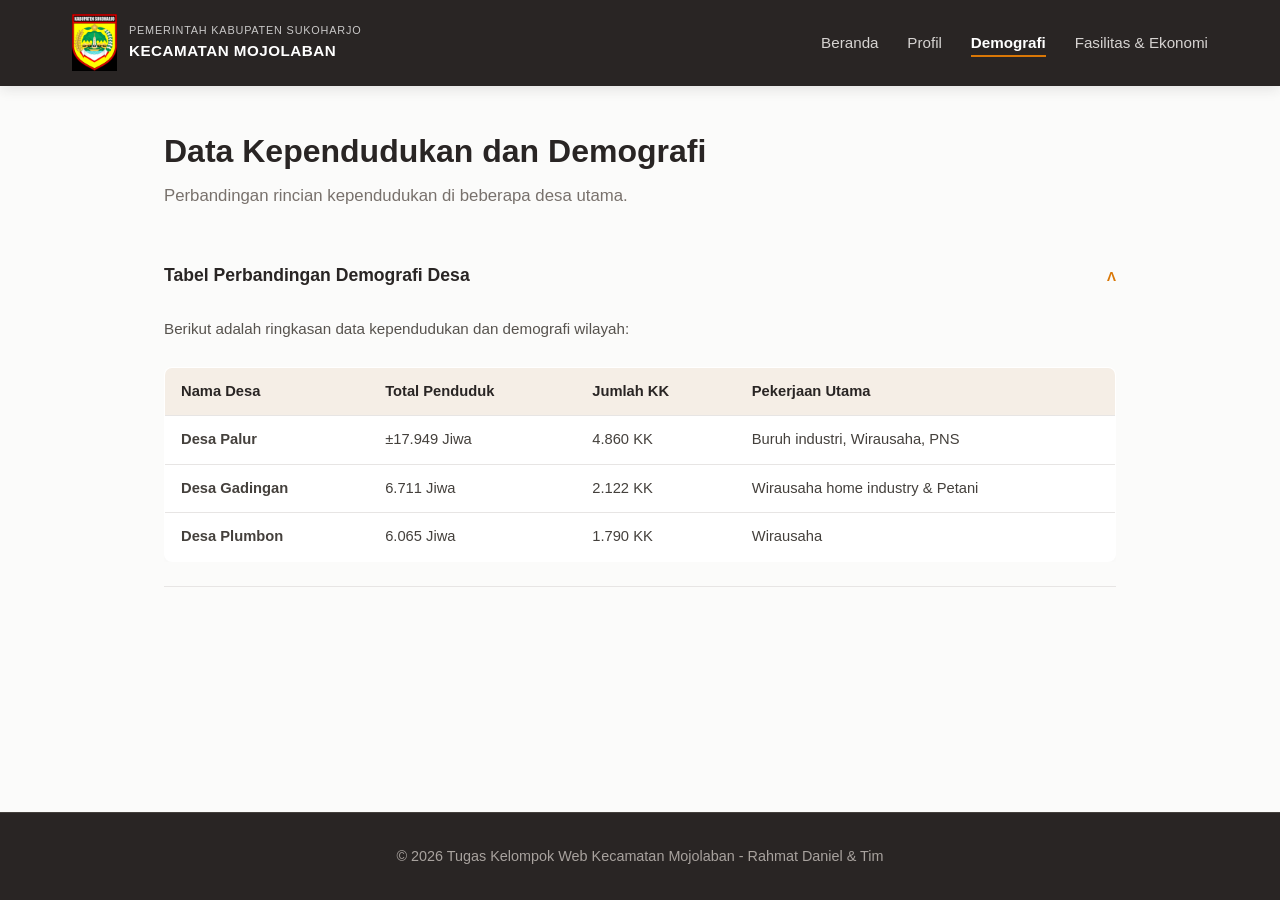
==== demografi.html @ 88d0773a "modularisasi kode per halaman web" ====
<!DOCTYPE html>
<html lang="id">
<head>
    <meta charset="UTF-8">
    <meta name="viewport" content="width=device-width, initial-scale=1.0">
    <meta name="description" content="Data Kependudukan dan Demografi Kecamatan Mojolaban, Kabupaten Sukoharjo.">
    <title>Data Demografi - Kecamatan Mojolaban</title>
    <link rel="stylesheet" href="style.css">
</head>
<body>

    <header>
        <nav class="navbar">
            <a href="index.html" class="brand-container">
                <img src="logo-sukoharjo.jpg" alt="Logo Sukoharjo" class="logo-img" onerror="this.style.display='none'">
                <div class="brand-text">
                    <span>PEMERINTAH KABUPATEN SUKOHARJO</span>
                    <strong>KECAMATAN MOJOLABAN</strong>
                </div>
            </a>
            <ul class="nav-links">
                <li><a href="index.html">Beranda</a></li>
                <li><a href="profil.html">Profil</a></li>
                <li><a href="demografi.html" class="active">Demografi</a></li>
                <li><a href="fasilitas.html">Fasilitas & Ekonomi</a></li>
            </ul>
        </nav>
    </header>

    <main class="page-content">
        <div class="standard-content-container">
            <h1>Data Kependudukan dan Demografi</h1>
            <p class="subtitle" style="margin-bottom: 2rem;">Perbandingan rincian kependudukan di beberapa desa utama.</p>

            <div class="accordion-item open">
                <div class="accordion-header" onclick="toggleAccordion(this)">
                    <span>Tabel Perbandingan Demografi Desa</span>
                    <span class="arrow-v">V</span>
                </div>
                <div class="accordion-content">
                    <p>Berikut adalah ringkasan data kependudukan dan demografi wilayah:</p>
                    <div class="table-responsive">
                        <table class="data-table">
                            <thead>
                                <tr>
                                    <th>Nama Desa</th>
                                    <th>Total Penduduk</th>
                                    <th>Jumlah KK</th>
                                    <th>Pekerjaan Utama</th>
                                </tr>
                            </thead>
                            <tbody>
                                <tr>
                                    <td><strong>Desa Palur</strong></td>
                                    <td>±17.949 Jiwa</td>
                                    <td>4.860 KK</td>
                                    <td>Buruh industri, Wirausaha, PNS</td>
                                </tr>
                                <tr>
                                    <td><strong>Desa Gadingan</strong></td>
                                    <td>6.711 Jiwa</td>
                                    <td>2.122 KK</td>
                                    <td>Wirausaha home industry &amp; Petani</td>
                                </tr>
                                <tr>
                                    <td><strong>Desa Plumbon</strong></td>
                                    <td>6.065 Jiwa</td>
                                    <td>1.790 KK</td>
                                    <td>Wirausaha</td>
                                </tr>
                            </tbody>
                        </table>
                    </div>
                </div>
            </div>
        </div>
    </main>

    <footer>
        <p>&copy; 2026 Tugas Kelompok Web Kecamatan Mojolaban - Rahmat Daniel & Tim</p>
    </footer>

    <script src="script.js"></script>
</body>
</html>
---- style.css ----
:root {
    --primary-color: #292524;     /* Cokelat Arang / Warm Dark Espresso */
    --primary-light: #44403c;
    --accent-color: #d97706;      /* Warm Amber / Terracotta Kayu */
    --accent-hover: #b45309;
    --bg-color: #fbfbfa;          /* Background Krem Sangat Terang */
    --text-color: #44403c;        /* Teks Cokelat Gelap Lembut */
    --card-bg: #ffffff;
    --border-color: #e7e5e4;
    --banner-about: #ffffff;      
    --banner-contact: #f5eee6;    /* Background selang-seling krem hangat */
}

* {
    box-sizing: border-box;
    margin: 0;
    padding: 0;
    font-family: 'Segoe UI', Tahoma, Geneva, Verdana, sans-serif;
}

body {
    background-color: var(--bg-color);
    color: var(--text-color);
    line-height: 1.6;
    min-height: 100vh;
    display: flex;
    flex-direction: column;
}

main {
    flex: 1;
}

/* Navbar Warm Earthy */
header {
    background-color: var(--primary-color);
    color: white;
    position: sticky;
    top: 0;
    z-index: 1000;
    box-shadow: 0 4px 12px rgba(41, 37, 36, 0.1);
}

.navbar {
    max-width: 1200px;
    margin: 0 auto;
    display: flex;
    justify-content: space-between;
    align-items: center;
    padding: 0.9rem 2rem;
}

/* Brand Container link ke Beranda */
.brand-container {
    display: flex;
    align-items: center;
    gap: 12px;
    cursor: pointer;
    text-decoration: none;
}

.logo-img {
    width: 45px;
    height: auto;
}

.brand-text {
    display: flex;
    flex-direction: column;
    color: white;
}

.brand-text span {
    font-size: 0.68rem;
    letter-spacing: 0.8px;
    opacity: 0.75;
}

.brand-text strong {
    font-size: 0.95rem;
    letter-spacing: 0.5px;
}

.nav-links {
    list-style: none;
    display: flex;
    gap: 1.8rem;
}

.nav-links a {
    color: #d6d3d1;
    text-decoration: none;
    font-weight: 500;
    font-size: 0.95rem;
    transition: color 0.3s, border-color 0.3s;
    cursor: pointer;
    padding-bottom: 4px;
}

.nav-links a:hover {
    color: #ffffff;
}

.nav-links a.active {
    color: #ffffff;
    font-weight: 600;
    border-bottom: 2px solid var(--accent-color);
}

.container {
    max-width: 1200px;
    margin: 0 auto;
    padding: 0 1.5rem;
}

.page-content {
    animation: fadeIn 0.4s ease-in-out;
}

@keyframes fadeIn {
    from { opacity: 0; transform: translateY(8px); }
    to { opacity: 1; transform: translateY(0); }
}

h1 {
    color: var(--primary-color);
    margin-bottom: 0.4rem;
    font-size: 2rem;
    font-weight: 700;
}

.subtitle {
    color: #78716c;
    font-size: 1.05rem;
}

.sub-heading {
    color: var(--primary-color);
    margin: 2rem 0 1rem 0;
    font-size: 1.3rem;
    font-weight: 600;
}

.hero-header {
    padding: 3rem 0 2rem 0;
    text-align: left;
}

/* --- BERITA TERBARU --- */
.news-fullwidth {
    width: 100%;
    background-color: var(--banner-contact);
    padding: 3.5rem 0;
    border-top: 1px solid var(--border-color);
}

.news-container {
    max-width: 1200px;
    margin: 0 auto;
    padding: 0 1.5rem;
}

.news-container h2 {
    color: var(--primary-color);
    margin-bottom: 1.5rem;
    font-size: 1.4rem;
    font-weight: 600;
}

.news-grid {
    display: grid;
    grid-template-columns: repeat(auto-fit, minmax(300px, 1fr));
    gap: 1.5rem;
}

.news-card {
    background: var(--card-bg);
    border-radius: 12px;
    overflow: hidden;
    box-shadow: 0 4px 6px -1px rgba(41,37,36,0.03);
    text-decoration: none;
    color: inherit;
    transition: transform 0.3s ease, box-shadow 0.3s ease;
    display: flex;
    flex-direction: column;
    border: 1px solid var(--border-color);
}

.news-card:hover {
    transform: translateY(-4px);
    box-shadow: 0 12px 20px -5px rgba(41,37,36,0.08);
    border-color: var(--accent-color);
}

.news-card img {
    width: 100%;
    height: 160px;
    object-fit: cover;
}

.news-card-content {
    padding: 1.2rem;
    display: flex;
    flex-direction: column;
    gap: 0.5rem;
}

.news-date {
    font-size: 0.8rem;
    color: #78716c;
}

.news-card h3 {
    font-size: 1rem;
    color: var(--primary-color);
    line-height: 1.4;
    font-weight: 600;
}

/* --- BANNER TENTANG --- */
.about-fullwidth {
    width: 100%;
    background-color: var(--banner-about);
    padding: 4rem 0;
    border-bottom: 1px solid var(--border-color);
}

.about-content-wrapper {
    max-width: 1200px;
    margin: 0 auto;
    padding: 0 1.5rem;
    display: flex;
    align-items: flex-start;
    gap: 3.5rem;
    flex-wrap: wrap;
}

.about-img-box {
    flex: 1;
    min-width: 300px;
}

.about-img-box img {
    width: 100%;
    height: auto;
    max-height: 320px;
    object-fit: cover;
    border-radius: 12px;
    box-shadow: 0 10px 20px -5px rgba(41,37,36,0.1);
}

.about-text-box {
    flex: 1.4;
    min-width: 300px;
}

.about-text-box h2 {
    color: var(--primary-color);
    margin-bottom: 1rem;
    font-size: 1.6rem;
    font-weight: 700;
}

.about-text-box p {
    margin-bottom: 1.5rem;
    color: var(--text-color);
    font-size: 1rem;
    line-height: 1.8;
}

.btn-selengkapnya {
    background-color: var(--accent-color);
    color: white;
    border: none;
    padding: 0.7rem 1.4rem;
    font-size: 0.95rem;
    font-weight: 600;
    border-radius: 8px;
    cursor: pointer;
    transition: background-color 0.3s ease, transform 0.2s;
    display: inline-flex;
    align-items: center;
    gap: 8px;
    text-decoration: none;
}

.btn-selengkapnya:hover {
    background-color: var(--accent-hover);
    transform: translateY(-2px);
}

/* --- BANNER KONTAK & LOKASI MAPS --- */
.contact-location-fullwidth {
    width: 100%;
    background-color: var(--banner-contact);
    padding: 4rem 0;
}

.contact-location-wrapper {
    max-width: 1200px;
    margin: 0 auto;
    padding: 0 1.5rem;
    display: flex;
    gap: 2.5rem;
    flex-wrap: wrap;
}

.contact-card, .location-card {
    flex: 1;
    min-width: 300px;
    background: var(--card-bg);
    padding: 2.5rem;
    border-radius: 12px;
    box-shadow: 0 4px 6px -1px rgba(41,37,36,0.03);
    border: 1px solid var(--border-color);
}

.contact-card h3, .location-card h3 {
    color: var(--primary-color);
    margin-bottom: 1.2rem;
    font-size: 1.25rem;
    font-weight: 600;
    border-bottom: 2px solid var(--border-color);
    padding-bottom: 0.6rem;
}

.contact-card p {
    margin-bottom: 0.9rem;
    color: var(--text-color);
    font-size: 0.95rem;
}

.map-embed-box {
    position: relative;
    width: 100%;
    border-radius: 8px;
    overflow: hidden;
    border: 1px solid var(--border-color);
    margin-bottom: 0.8rem;
}

.map-embed-box iframe {
    width: 100%;
    height: 200px;
    border: 0;
    display: block;
}

.map-external-link {
    display: inline-block;
    color: var(--accent-color);
    font-weight: 600;
    font-size: 0.9rem;
    text-decoration: none;
    transition: color 0.3s;
}

.map-external-link:hover {
    color: var(--accent-hover);
    text-decoration: underline;
}

/* --- DESAIN ACCORDION: BORDERLESS & MENYATU DENGAN HALAMAN --- */
.standard-content-container {
    max-width: 1000px;
    margin: 2.5rem auto;
    padding: 0 1.5rem;
}

.accordion-item {
    border-bottom: 1px solid var(--border-color);
    margin-bottom: 0.5rem;
}

.accordion-header {
    background: transparent;
    padding: 1.2rem 0;
    display: flex;
    justify-content: space-between;
    align-items: center;
    cursor: pointer;
    font-weight: 600;
    font-size: 1.1rem;
    color: var(--primary-color);
    transition: color 0.2s;
    user-select: none;
}

.accordion-header:hover {
    color: var(--accent-color);
}

/* Ikon Panah V Modern */
.arrow-v {
    font-size: 0.85rem;
    color: var(--accent-color);
    transition: transform 0.3s ease;
    font-weight: bold;
}

.accordion-item.open .arrow-v {
    transform: rotate(180deg);
}

.accordion-content {
    max-height: 0;
    overflow: hidden;
    transition: max-height 0.4s cubic-bezier(0.4, 0, 0.2, 1), padding 0.4s ease;
    background: transparent;
    padding: 0;
}

.accordion-item.open .accordion-content {
    max-height: 1200px;
    padding: 0.5rem 0 1.5rem 0;
}

.accordion-content p, .accordion-content ul {
    margin-bottom: 0.8rem;
    font-size: 0.95rem;
    color: #57534e;
}

.accordion-content ul {
    padding-left: 1.5rem;
}

/* --- STYLING TABEL MODERN --- */
.table-responsive {
    width: 100%;
    overflow-x: auto;
}

.data-table {
    width: 100%;
    border-collapse: collapse;
    margin-top: 0.8rem;
    background: var(--card-bg);
    border-radius: 8px;
    overflow: hidden;
    border: 1px solid var(--border-color);
    box-shadow: 0 2px 4px rgba(41,37,36,0.02);
}

.data-table th, .data-table td {
    padding: 0.75rem 1rem;
    text-align: left;
    font-size: 0.92rem;
    border-bottom: 1px solid var(--border-color);
}

.data-table th {
    background-color: #f5eee6;
    color: var(--primary-color);
    font-weight: 600;
}

.data-table tr:last-child td {
    border-bottom: none;
}

/* Footer */
footer {
    text-align: center;
    padding: 2rem;
    background: var(--primary-color);
    color: #a8a29e;
    margin-top: 4rem;
    font-size: 0.9rem;
    border-top: 1px solid #44403c;
}

/* Responsiveness */
@media (max-width: 768px) {
    .navbar {
        flex-direction: column;
        gap: 1rem;
        padding: 1rem;
        text-align: center;
    }

    .brand-container {
        justify-content: center;
    }

    .nav-links {
        gap: 1.2rem;
        flex-wrap: wrap;
        justify-content: center;
    }

    .hero-header {
        text-align: center;
        padding: 2rem 0 1.5rem 0;
    }

    .about-content-wrapper,
    .contact-location-wrapper {
        flex-direction: column;
        gap: 2rem;
    }

    .contact-card, .location-card {
        padding: 1.5rem;
    }
}
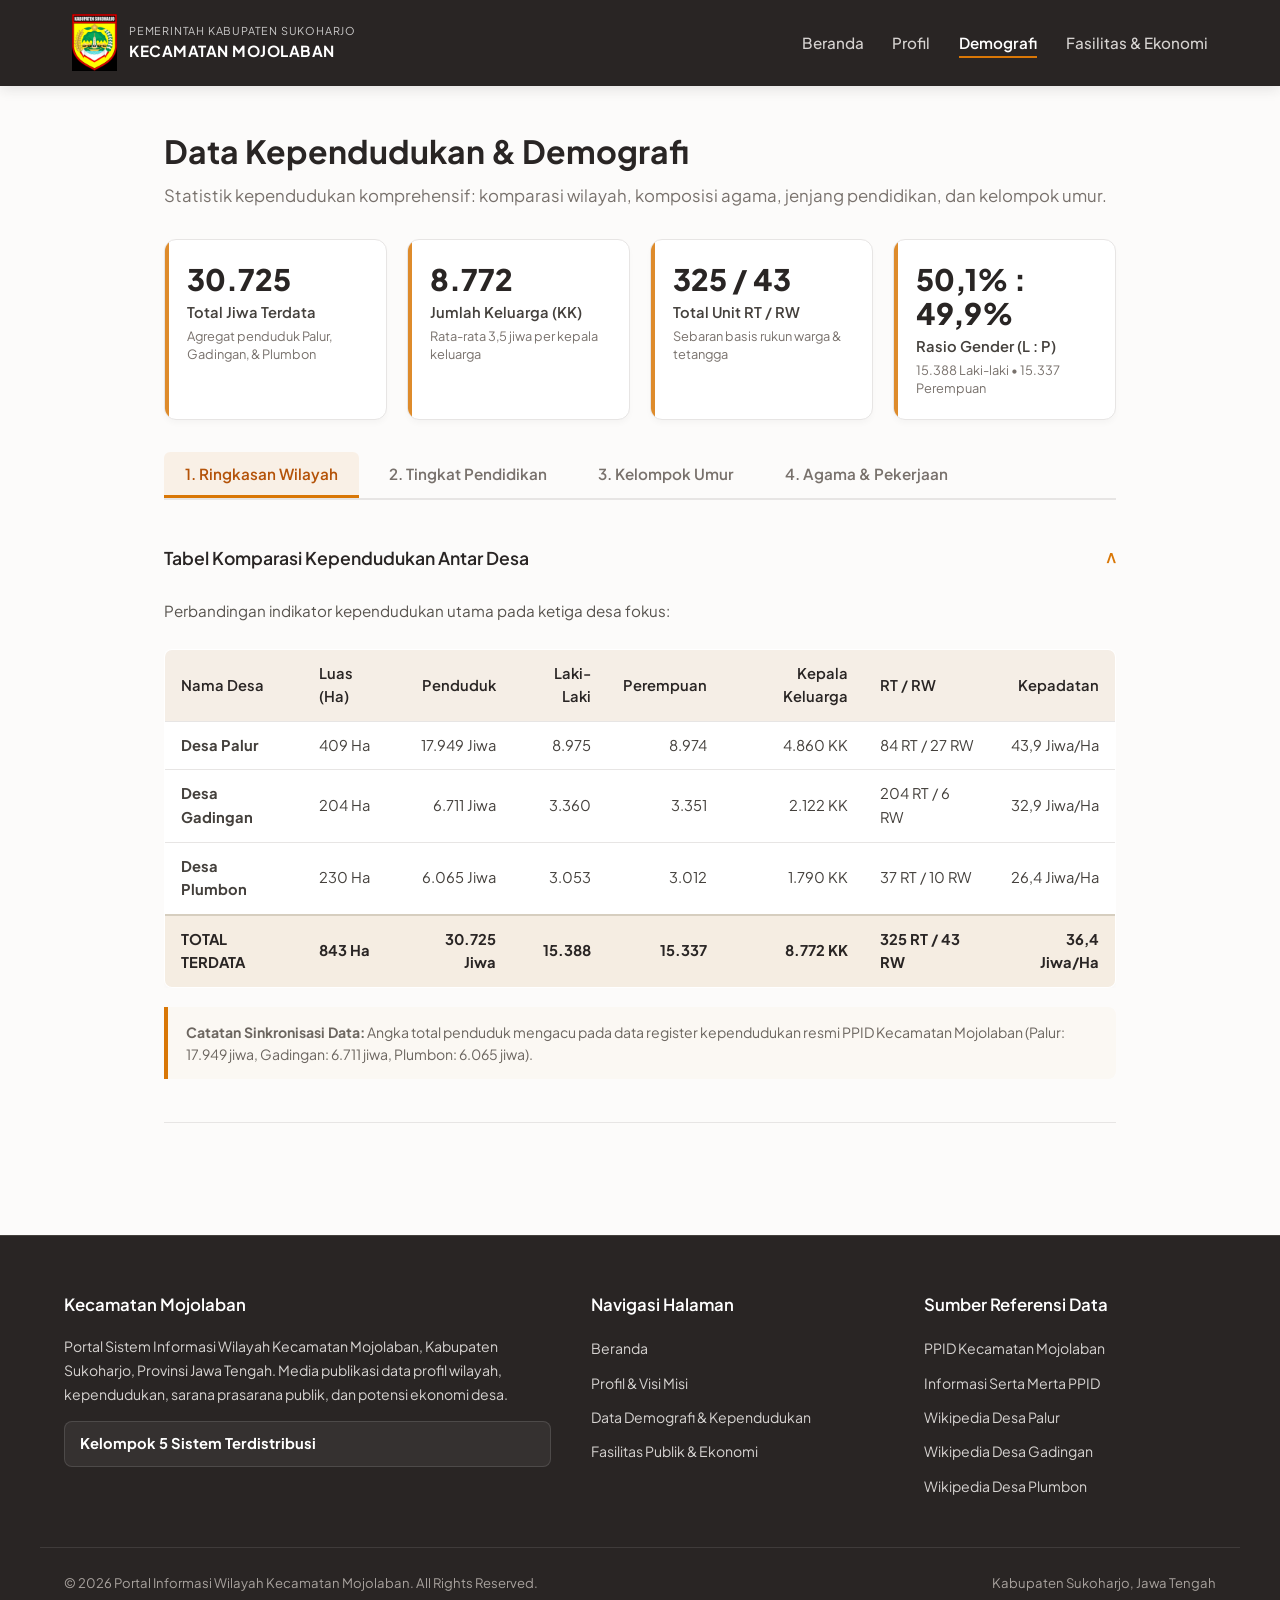
==== commit 96deceb6: "Lengkapi data profil desa, demografi, dan fasilitas publik" ====
--- a/demografi.html
+++ b/demografi.html
@@ -3,8 +3,8 @@
 <head>
     <meta charset="UTF-8">
     <meta name="viewport" content="width=device-width, initial-scale=1.0">
-    <meta name="description" content="Data Kependudukan dan Demografi Kecamatan Mojolaban, Kabupaten Sukoharjo.">
-    <title>Data Demografi - Kecamatan Mojolaban</title>
+    <meta name="description" content="Data Kependudukan, Demografi, Agama, Tingkat Pendidikan, dan Piramida Usia Wilayah Kecamatan Mojolaban, Kabupaten Sukoharjo.">
+    <title>Data Demografi & Kependudukan - Kecamatan Mojolaban</title>
     <link rel="stylesheet" href="style.css">
 </head>
 <body>
@@ -22,62 +22,509 @@
                 <li><a href="index.html">Beranda</a></li>
                 <li><a href="profil.html">Profil</a></li>
                 <li><a href="demografi.html" class="active">Demografi</a></li>
-                <li><a href="fasilitas.html">Fasilitas & Ekonomi</a></li>
+                <li><a href="fasilitas.html">Fasilitas &amp; Ekonomi</a></li>
             </ul>
         </nav>
     </header>
 
     <main class="page-content">
         <div class="standard-content-container">
-            <h1>Data Kependudukan dan Demografi</h1>
-            <p class="subtitle" style="margin-bottom: 2rem;">Perbandingan rincian kependudukan di beberapa desa utama.</p>
-
-            <div class="accordion-item open">
-                <div class="accordion-header" onclick="toggleAccordion(this)">
-                    <span>Tabel Perbandingan Demografi Desa</span>
-                    <span class="arrow-v">V</span>
-                </div>
-                <div class="accordion-content">
-                    <p>Berikut adalah ringkasan data kependudukan dan demografi wilayah:</p>
-                    <div class="table-responsive">
-                        <table class="data-table">
-                            <thead>
-                                <tr>
-                                    <th>Nama Desa</th>
-                                    <th>Total Penduduk</th>
-                                    <th>Jumlah KK</th>
-                                    <th>Pekerjaan Utama</th>
-                                </tr>
-                            </thead>
-                            <tbody>
-                                <tr>
-                                    <td><strong>Desa Palur</strong></td>
-                                    <td>±17.949 Jiwa</td>
-                                    <td>4.860 KK</td>
-                                    <td>Buruh industri, Wirausaha, PNS</td>
-                                </tr>
-                                <tr>
-                                    <td><strong>Desa Gadingan</strong></td>
-                                    <td>6.711 Jiwa</td>
-                                    <td>2.122 KK</td>
-                                    <td>Wirausaha home industry &amp; Petani</td>
-                                </tr>
-                                <tr>
-                                    <td><strong>Desa Plumbon</strong></td>
-                                    <td>6.065 Jiwa</td>
-                                    <td>1.790 KK</td>
-                                    <td>Wirausaha</td>
-                                </tr>
-                            </tbody>
-                        </table>
+            <h1>Data Kependudukan &amp; Demografi</h1>
+            <p class="subtitle" style="margin-bottom: 1.5rem;">Statistik kependudukan komprehensif: komparasi wilayah, komposisi agama, jenjang pendidikan, dan kelompok umur.</p>
+
+            <!-- Ringkasan Kartu Metrik -->
+            <div class="metric-grid">
+                <div class="metric-card">
+                    <div class="metric-number">30.725</div>
+                    <div class="metric-label">Total Jiwa Terdata</div>
+                    <div class="metric-desc">Agregat penduduk Palur, Gadingan, &amp; Plumbon</div>
+                </div>
+                <div class="metric-card">
+                    <div class="metric-number">8.772</div>
+                    <div class="metric-label">Jumlah Keluarga (KK)</div>
+                    <div class="metric-desc">Rata-rata 3,5 jiwa per kepala keluarga</div>
+                </div>
+                <div class="metric-card">
+                    <div class="metric-number">325 / 43</div>
+                    <div class="metric-label">Total Unit RT / RW</div>
+                    <div class="metric-desc">Sebaran basis rukun warga &amp; tetangga</div>
+                </div>
+                <div class="metric-card">
+                    <div class="metric-number">50,1% : 49,9%</div>
+                    <div class="metric-label">Rasio Gender (L : P)</div>
+                    <div class="metric-desc">15.388 Laki-laki &bull; 15.337 Perempuan</div>
+                </div>
+            </div>
+
+            <!-- Tab Switcher untuk Menjelajah Data -->
+            <div class="tab-container" style="margin-top: 2rem;">
+                <div class="tab-bar">
+                    <button class="tab-btn active" onclick="switchTab(event, 'tab-ringkasan')">1. Ringkasan Wilayah</button>
+                    <button class="tab-btn" onclick="switchTab(event, 'tab-pendidikan')">2. Tingkat Pendidikan</button>
+                    <button class="tab-btn" onclick="switchTab(event, 'tab-umur')">3. Kelompok Umur</button>
+                    <button class="tab-btn" onclick="switchTab(event, 'tab-agama')">4. Agama &amp; Pekerjaan</button>
+                </div>
+
+                <!-- TAB 1: Ringkasan Kependudukan -->
+                <div id="tab-ringkasan" class="tab-panel active">
+                    <div class="accordion-item open">
+                        <div class="accordion-header" onclick="toggleAccordion(this)">
+                            <span>Tabel Komparasi Kependudukan Antar Desa</span>
+                            <span class="arrow-v">V</span>
+                        </div>
+                        <div class="accordion-content">
+                            <p>Perbandingan indikator kependudukan utama pada ketiga desa fokus:</p>
+                            <div class="table-responsive">
+                                <table class="data-table">
+                                    <thead>
+                                        <tr>
+                                            <th>Nama Desa</th>
+                                            <th>Luas (Ha)</th>
+                                            <th class="num">Penduduk</th>
+                                            <th class="num">Laki-Laki</th>
+                                            <th class="num">Perempuan</th>
+                                            <th class="num">Kepala Keluarga</th>
+                                            <th>RT / RW</th>
+                                            <th class="num">Kepadatan</th>
+                                        </tr>
+                                    </thead>
+                                    <tbody>
+                                        <tr>
+                                            <td><strong>Desa Palur</strong></td>
+                                            <td>409 Ha</td>
+                                            <td class="num">17.949 Jiwa</td>
+                                            <td class="num">8.975</td>
+                                            <td class="num">8.974</td>
+                                            <td class="num">4.860 KK</td>
+                                            <td>84 RT / 27 RW</td>
+                                            <td class="num">43,9 Jiwa/Ha</td>
+                                        </tr>
+                                        <tr>
+                                            <td><strong>Desa Gadingan</strong></td>
+                                            <td>204 Ha</td>
+                                            <td class="num">6.711 Jiwa</td>
+                                            <td class="num">3.360</td>
+                                            <td class="num">3.351</td>
+                                            <td class="num">2.122 KK</td>
+                                            <td>204 RT / 6 RW</td>
+                                            <td class="num">32,9 Jiwa/Ha</td>
+                                        </tr>
+                                        <tr>
+                                            <td><strong>Desa Plumbon</strong></td>
+                                            <td>230 Ha</td>
+                                            <td class="num">6.065 Jiwa</td>
+                                            <td class="num">3.053</td>
+                                            <td class="num">3.012</td>
+                                            <td class="num">1.790 KK</td>
+                                            <td>37 RT / 10 RW</td>
+                                            <td class="num">26,4 Jiwa/Ha</td>
+                                        </tr>
+                                        <tr class="total-row">
+                                            <td><strong>TOTAL TERDATA</strong></td>
+                                            <td><strong>843 Ha</strong></td>
+                                            <td class="num"><strong>30.725 Jiwa</strong></td>
+                                            <td class="num"><strong>15.388</strong></td>
+                                            <td class="num"><strong>15.337</strong></td>
+                                            <td class="num"><strong>8.772 KK</strong></td>
+                                            <td><strong>325 RT / 43 RW</strong></td>
+                                            <td class="num"><strong>36,4 Jiwa/Ha</strong></td>
+                                        </tr>
+                                    </tbody>
+                                </table>
+                            </div>
+
+                            <div class="data-note">
+                                <strong>Catatan Sinkronisasi Data:</strong> Angka total penduduk mengacu pada data register kependudukan resmi PPID Kecamatan Mojolaban (Palur: 17.949 jiwa, Gadingan: 6.711 jiwa, Plumbon: 6.065 jiwa).
+                            </div>
+                        </div>
                     </div>
                 </div>
+
+                <!-- TAB 2: Tingkat Pendidikan -->
+                <div id="tab-pendidikan" class="tab-panel">
+                    <div class="accordion-item open">
+                        <div class="accordion-header" onclick="toggleAccordion(this)">
+                            <span>Tingkat Pendidikan Terakhir Penduduk</span>
+                            <span class="arrow-v">V</span>
+                        </div>
+                        <div class="accordion-content">
+                            <p>Distribusi jenjang pendidikan terakhir penduduk di wilayah desa:</p>
+                            <div class="table-responsive">
+                                <table class="data-table">
+                                    <thead>
+                                        <tr>
+                                            <th>Jenjang Pendidikan</th>
+                                            <th class="num">Desa Palur</th>
+                                            <th class="num">Desa Gadingan</th>
+                                            <th class="num">Desa Plumbon</th>
+                                            <th class="num">Total Akumulasi</th>
+                                        </tr>
+                                    </thead>
+                                    <tbody>
+                                        <tr>
+                                            <td>Tidak / Belum Sekolah</td>
+                                            <td class="num">3.028</td>
+                                            <td class="num">1.219</td>
+                                            <td class="num">1.108</td>
+                                            <td class="num"><strong>5.355</strong></td>
+                                        </tr>
+                                        <tr>
+                                            <td>Belum Tamat SD</td>
+                                            <td class="num">1.194</td>
+                                            <td class="num">695</td>
+                                            <td class="num">568</td>
+                                            <td class="num"><strong>2.457</strong></td>
+                                        </tr>
+                                        <tr>
+                                            <td>Tamat SD / Sederajat</td>
+                                            <td class="num">2.177</td>
+                                            <td class="num">1.587</td>
+                                            <td class="num">1.189</td>
+                                            <td class="num"><strong>4.953</strong></td>
+                                        </tr>
+                                        <tr>
+                                            <td>SLTP / SMP Sederajat</td>
+                                            <td class="num">2.360</td>
+                                            <td class="num">1.428</td>
+                                            <td class="num">1.049</td>
+                                            <td class="num"><strong>4.837</strong></td>
+                                        </tr>
+                                        <tr>
+                                            <td>SLTA / SMA / SMK Sederajat</td>
+                                            <td class="num">4.689</td>
+                                            <td class="num">1.522</td>
+                                            <td class="num">1.330</td>
+                                            <td class="num"><strong>7.541</strong></td>
+                                        </tr>
+                                        <tr>
+                                            <td>Diploma I / II</td>
+                                            <td class="num">51</td>
+                                            <td class="num">17</td>
+                                            <td class="num">23</td>
+                                            <td class="num"><strong>91</strong></td>
+                                        </tr>
+                                        <tr>
+                                            <td>Diploma III / Sarjana Muda</td>
+                                            <td class="num">480</td>
+                                            <td class="num">78</td>
+                                            <td class="num">113</td>
+                                            <td class="num"><strong>671</strong></td>
+                                        </tr>
+                                        <tr>
+                                            <td>Diploma IV / Sarjana (S1)</td>
+                                            <td class="num">892</td>
+                                            <td class="num">159</td>
+                                            <td class="num">224</td>
+                                            <td class="num"><strong>1.275</strong></td>
+                                        </tr>
+                                        <tr>
+                                            <td>Magister / Pascasarjana (S2)</td>
+                                            <td class="num">71</td>
+                                            <td class="num">6</td>
+                                            <td class="num">20</td>
+                                            <td class="num"><strong>97</strong></td>
+                                        </tr>
+                                        <tr>
+                                            <td>Doktor (S3)</td>
+                                            <td class="num">9</td>
+                                            <td class="num">0</td>
+                                            <td class="num">1</td>
+                                            <td class="num"><strong>10</strong></td>
+                                        </tr>
+                                        <tr class="total-row">
+                                            <td><strong>JUMLAH PENDUDUK TERDATA</strong></td>
+                                            <td class="num"><strong>14.951</strong></td>
+                                            <td class="num"><strong>6.711</strong></td>
+                                            <td class="num"><strong>5.625</strong></td>
+                                            <td class="num"><strong>27.287</strong></td>
+                                        </tr>
+                                    </tbody>
+                                </table>
+                            </div>
+                        </div>
+                    </div>
+                </div>
+
+                <!-- TAB 3: Kelompok Umur -->
+                <div id="tab-umur" class="tab-panel">
+                    <div class="accordion-item open">
+                        <div class="accordion-header" onclick="toggleAccordion(this)">
+                            <span>Distribusi Kelompok Umur Penduduk (Kohort 5 Tahunan)</span>
+                            <span class="arrow-v">V</span>
+                        </div>
+                        <div class="accordion-content">
+                            <p>Data rentang usia penduduk menunjukkan proporsi usia produktif yang sangat dominan:</p>
+                            <div class="table-responsive">
+                                <table class="data-table">
+                                    <thead>
+                                        <tr>
+                                            <th>Rentang Umur (Tahun)</th>
+                                            <th class="num">Desa Palur</th>
+                                            <th class="num">Desa Gadingan</th>
+                                            <th class="num">Desa Plumbon</th>
+                                            <th class="num">Total Kohort</th>
+                                        </tr>
+                                    </thead>
+                                    <tbody>
+                                        <tr>
+                                            <td>0 – 4 Tahun (Balita)</td>
+                                            <td class="num">947</td>
+                                            <td class="num">352</td>
+                                            <td class="num">321</td>
+                                            <td class="num"><strong>1.620</strong></td>
+                                        </tr>
+                                        <tr>
+                                            <td>5 – 9 Tahun (Anak-anak)</td>
+                                            <td class="num">1.166</td>
+                                            <td class="num">501</td>
+                                            <td class="num">443</td>
+                                            <td class="num"><strong>2.110</strong></td>
+                                        </tr>
+                                        <tr>
+                                            <td>10 – 14 Tahun</td>
+                                            <td class="num">1.076</td>
+                                            <td class="num">520</td>
+                                            <td class="num">419</td>
+                                            <td class="num"><strong>2.015</strong></td>
+                                        </tr>
+                                        <tr>
+                                            <td>15 – 19 Tahun (Remaja)</td>
+                                            <td class="num">1.073</td>
+                                            <td class="num">520</td>
+                                            <td class="num">417</td>
+                                            <td class="num"><strong>2.010</strong></td>
+                                        </tr>
+                                        <tr>
+                                            <td>20 – 24 Tahun</td>
+                                            <td class="num">1.179</td>
+                                            <td class="num">572</td>
+                                            <td class="num">478</td>
+                                            <td class="num"><strong>2.229</strong></td>
+                                        </tr>
+                                        <tr>
+                                            <td>25 – 29 Tahun</td>
+                                            <td class="num">1.248</td>
+                                            <td class="num">439</td>
+                                            <td class="num">384</td>
+                                            <td class="num"><strong>2.071</strong></td>
+                                        </tr>
+                                        <tr>
+                                            <td>30 – 34 Tahun</td>
+                                            <td class="num">1.224</td>
+                                            <td class="num">463</td>
+                                            <td class="num">407</td>
+                                            <td class="num"><strong>2.094</strong></td>
+                                        </tr>
+                                        <tr>
+                                            <td>35 – 39 Tahun</td>
+                                            <td class="num">1.158</td>
+                                            <td class="num">504</td>
+                                            <td class="num">351</td>
+                                            <td class="num"><strong>2.013</strong></td>
+                                        </tr>
+                                        <tr>
+                                            <td>40 – 44 Tahun</td>
+                                            <td class="num">1.180</td>
+                                            <td class="num">561</td>
+                                            <td class="num">482</td>
+                                            <td class="num"><strong>2.223</strong></td>
+                                        </tr>
+                                        <tr>
+                                            <td>45 – 49 Tahun</td>
+                                            <td class="num">1.070</td>
+                                            <td class="num">503</td>
+                                            <td class="num">464</td>
+                                            <td class="num"><strong>2.037</strong></td>
+                                        </tr>
+                                        <tr>
+                                            <td>50 – 54 Tahun</td>
+                                            <td class="num">922</td>
+                                            <td class="num">444</td>
+                                            <td class="num">386</td>
+                                            <td class="num"><strong>1.752</strong></td>
+                                        </tr>
+                                        <tr>
+                                            <td>55 – 59 Tahun</td>
+                                            <td class="num">922</td>
+                                            <td class="num">446</td>
+                                            <td class="num">332</td>
+                                            <td class="num"><strong>1.700</strong></td>
+                                        </tr>
+                                        <tr>
+                                            <td>60 – 64 Tahun</td>
+                                            <td class="num">671</td>
+                                            <td class="num">355</td>
+                                            <td class="num">266</td>
+                                            <td class="num"><strong>1.292</strong></td>
+                                        </tr>
+                                        <tr>
+                                            <td>65 – 69 Tahun</td>
+                                            <td class="num">477</td>
+                                            <td class="num">219</td>
+                                            <td class="num">227</td>
+                                            <td class="num"><strong>923</strong></td>
+                                        </tr>
+                                        <tr>
+                                            <td>70 – 75 Tahun</td>
+                                            <td class="num">305</td>
+                                            <td class="num">160</td>
+                                            <td class="num">123</td>
+                                            <td class="num"><strong>588</strong></td>
+                                        </tr>
+                                        <tr>
+                                            <td>&gt; 75 Tahun (Lansia Tua)</td>
+                                            <td class="num">327</td>
+                                            <td class="num">152</td>
+                                            <td class="num">125</td>
+                                            <td class="num"><strong>604</strong></td>
+                                        </tr>
+                                        <tr class="total-row">
+                                            <td><strong>TOTAL JIWA TERDATA</strong></td>
+                                            <td class="num"><strong>14.951</strong></td>
+                                            <td class="num"><strong>6.711</strong></td>
+                                            <td class="num"><strong>5.625</strong></td>
+                                            <td class="num"><strong>27.287</strong></td>
+                                        </tr>
+                                    </tbody>
+                                </table>
+                            </div>
+                        </div>
+                    </div>
+                </div>
+
+                <!-- TAB 4: Agama & Pekerjaan -->
+                <div id="tab-agama" class="tab-panel">
+                    <div class="accordion-item open">
+                        <div class="accordion-header" onclick="toggleAccordion(this)">
+                            <span>Komposisi Pemeluk Agama</span>
+                            <span class="arrow-v">V</span>
+                        </div>
+                        <div class="accordion-content">
+                            <p>Data pemeluk agama di ketiga desa memperlihatkan keharmonisan dan kerukunan warga:</p>
+                            
+                            <div class="table-responsive" style="margin-bottom: 1.5rem;">
+                                <table class="data-table">
+                                    <thead>
+                                        <tr>
+                                            <th>Agama</th>
+                                            <th class="num">Desa Palur</th>
+                                            <th class="num">Desa Gadingan</th>
+                                            <th class="num">Desa Plumbon</th>
+                                            <th class="num">Total</th>
+                                        </tr>
+                                    </thead>
+                                    <tbody>
+                                        <tr>
+                                            <td>Islam</td>
+                                            <td class="num">17.649</td>
+                                            <td class="num">6.258</td>
+                                            <td class="num">5.577</td>
+                                            <td class="num"><strong>29.484</strong></td>
+                                        </tr>
+                                        <tr>
+                                            <td>Kristen Protestan</td>
+                                            <td class="num">118</td>
+                                            <td class="num">189</td>
+                                            <td class="num">355</td>
+                                            <td class="num"><strong>662</strong></td>
+                                        </tr>
+                                        <tr>
+                                            <td>Katolik</td>
+                                            <td class="num">154</td>
+                                            <td class="num">264</td>
+                                            <td class="num">128</td>
+                                            <td class="num"><strong>546</strong></td>
+                                        </tr>
+                                        <tr>
+                                            <td>Hindu</td>
+                                            <td class="num">18</td>
+                                            <td class="num">0</td>
+                                            <td class="num">4</td>
+                                            <td class="num"><strong>22</strong></td>
+                                        </tr>
+                                        <tr>
+                                            <td>Buddha</td>
+                                            <td class="num">10</td>
+                                            <td class="num">0</td>
+                                            <td class="num">1</td>
+                                            <td class="num"><strong>11</strong></td>
+                                        </tr>
+                                        <tr>
+                                            <td>Konghucu / Lainnya</td>
+                                            <td class="num">0</td>
+                                            <td class="num">0</td>
+                                            <td class="num">0</td>
+                                            <td class="num"><strong>0</strong></td>
+                                        </tr>
+                                        <tr class="total-row">
+                                            <td><strong>TOTAL PENDUDUK</strong></td>
+                                            <td class="num"><strong>17.949</strong></td>
+                                            <td class="num"><strong>6.711</strong></td>
+                                            <td class="num"><strong>6.065</strong></td>
+                                            <td class="num"><strong>30.725</strong></td>
+                                        </tr>
+                                    </tbody>
+                                </table>
+                            </div>
+
+                            <h4 style="margin: 1.5rem 0 0.5rem 0; color: var(--primary-color);">Struktur Pekerjaan &amp; Mata Pencaharian</h4>
+                            <div class="info-grid">
+                                <div class="info-box">
+                                    <strong>Desa Palur</strong>
+                                    <span style="font-size: 0.95rem; font-weight: 600;">Buruh Industri Manufaktur, Pedagang, Pelaku Jasa, &amp; PNS</span>
+                                </div>
+                                <div class="info-box">
+                                    <strong>Desa Gadingan</strong>
+                                    <span style="font-size: 0.95rem; font-weight: 600;">Home Industry Shuttlecock, Olahan Pangan (Karak/Rambak), &amp; Petani</span>
+                                </div>
+                                <div class="info-box">
+                                    <strong>Desa Plumbon</strong>
+                                    <span style="font-size: 0.95rem; font-weight: 600;">Wirausaha Kerupuk Karak Gurih &amp; Kerajinan Kain Pantai</span>
+                                </div>
+                            </div>
+                        </div>
+                    </div>
+                </div>
+
             </div>
         </div>
     </main>
 
     <footer>
-        <p>&copy; 2026 Tugas Kelompok Web Kecamatan Mojolaban - Rahmat Daniel & Tim</p>
+        <div class="footer-content">
+            <div class="footer-col">
+                <h4>Kecamatan Mojolaban</h4>
+                <p>Portal Sistem Informasi Wilayah Kecamatan Mojolaban, Kabupaten Sukoharjo, Provinsi Jawa Tengah. Media publikasi data profil wilayah, kependudukan, sarana prasarana publik, dan potensi ekonomi desa.</p>
+                <div class="student-badges">
+                    <div class="student-card">
+                        <strong>Kelompok 5 Sistem Terdistribusi</strong>
+                    </div>
+                </div>
+            </div>
+            <div class="footer-col">
+                <h4>Navigasi Halaman</h4>
+                <ul>
+                    <li><a href="index.html">Beranda</a></li>
+                    <li><a href="profil.html">Profil &amp; Visi Misi</a></li>
+                    <li><a href="demografi.html">Data Demografi &amp; Kependudukan</a></li>
+                    <li><a href="fasilitas.html">Fasilitas Publik &amp; Ekonomi</a></li>
+                </ul>
+            </div>
+            <div class="footer-col">
+                <h4>Sumber Referensi Data</h4>
+                <ul>
+                    <li><a href="https://ppid.mojolaban.sukoharjokab.go.id/profil/tentang" target="_blank" rel="noopener noreferrer">PPID Kecamatan Mojolaban</a></li>
+                    <li><a href="https://ppid.mojolaban.sukoharjokab.go.id/informasi/setiapsaat" target="_blank" rel="noopener noreferrer">Informasi Serta Merta PPID</a></li>
+                    <li><a href="https://id.wikipedia.org/wiki/Palur,_Mojolaban,_Sukoharjo" target="_blank" rel="noopener noreferrer">Wikipedia Desa Palur</a></li>
+                    <li><a href="https://id.wikipedia.org/wiki/Gadingan,_Mojolaban,_Sukoharjo" target="_blank" rel="noopener noreferrer">Wikipedia Desa Gadingan</a></li>
+                    <li><a href="https://id.wikipedia.org/wiki/Plumbon,_Mojolaban,_Sukoharjo" target="_blank" rel="noopener noreferrer">Wikipedia Desa Plumbon</a></li>
+                </ul>
+            </div>
+        </div>
+        <div class="footer-bottom">
+            <span>&copy; 2026 Portal Informasi Wilayah Kecamatan Mojolaban. All Rights Reserved.</span>
+            <span>Kabupaten Sukoharjo, Jawa Tengah</span>
+        </div>
     </footer>
 
     <script src="script.js"></script>
--- a/style.css
+++ b/style.css
@@ -1,21 +1,28 @@
+@import url('https://fonts.googleapis.com/css2?family=Plus+Jakarta+Sans:ital,wght@0,300;0,400;0,500;0,600;0,700;0,800;1,400&display=swap');
+
 :root {
     --primary-color: #292524;     /* Cokelat Arang / Warm Dark Espresso */
     --primary-light: #44403c;
     --accent-color: #d97706;      /* Warm Amber / Terracotta Kayu */
     --accent-hover: #b45309;
-    --bg-color: #fbfbfa;          /* Background Krem Sangat Terang */
+    --accent-soft: #fef3c7;       /* Soft amber pill */
+    --accent-subtle: #fffbeb;
+    --bg-color: #fcfbfa;          /* Background Krem Sangat Terang */
     --text-color: #44403c;        /* Teks Cokelat Gelap Lembut */
+    --text-muted: #78716c;
     --card-bg: #ffffff;
     --border-color: #e7e5e4;
     --banner-about: #ffffff;      
     --banner-contact: #f5eee6;    /* Background selang-seling krem hangat */
+    --success-bg: #ecfdf5;
+    --success-text: #047857;
 }
 
 * {
     box-sizing: border-box;
     margin: 0;
     padding: 0;
-    font-family: 'Segoe UI', Tahoma, Geneva, Verdana, sans-serif;
+    font-family: 'Plus Jakarta Sans', -apple-system, BlinkMacSystemFont, 'Segoe UI', Roboto, Helvetica, Arial, sans-serif;
 }
 
 body {
@@ -455,22 +462,599 @@
     font-weight: 600;
 }
 
+.data-table tr:hover {
+    background-color: #faf7f2;
+}
+
 .data-table tr:last-child td {
     border-bottom: none;
 }
 
-/* Footer */
+.data-table td.num, .data-table th.num {
+    text-align: right;
+}
+
+.data-table tr.total-row {
+    font-weight: 700;
+    background-color: #f5ede2;
+    border-top: 2px solid #d6cebf;
+}
+
+.data-table tr.total-row td {
+    color: var(--primary-color);
+}
+
+/* --- KOMPONEN METRIK STATISTIK --- */
+.metric-grid {
+    display: grid;
+    grid-template-columns: repeat(auto-fit, minmax(210px, 1fr));
+    gap: 1.25rem;
+    margin: 1.8rem 0;
+}
+
+.metric-card {
+    background: var(--card-bg);
+    border: 1px solid var(--border-color);
+    border-radius: 12px;
+    padding: 1.35rem;
+    box-shadow: 0 4px 6px -1px rgba(41,37,36,0.03);
+    transition: transform 0.2s, box-shadow 0.2s, border-color 0.2s;
+    position: relative;
+    overflow: hidden;
+}
+
+.metric-card:hover {
+    transform: translateY(-3px);
+    box-shadow: 0 10px 18px -4px rgba(41,37,36,0.08);
+    border-color: var(--accent-color);
+}
+
+.metric-card::before {
+    content: "";
+    position: absolute;
+    top: 0;
+    left: 0;
+    width: 4px;
+    height: 100%;
+    background-color: var(--accent-color);
+    opacity: 0.85;
+}
+
+.metric-number {
+    font-size: 1.85rem;
+    font-weight: 800;
+    color: var(--primary-color);
+    line-height: 1.15;
+    margin-bottom: 0.35rem;
+}
+
+.metric-label {
+    font-size: 0.92rem;
+    font-weight: 600;
+    color: var(--text-color);
+    margin-bottom: 0.2rem;
+}
+
+.metric-desc {
+    font-size: 0.8rem;
+    color: var(--text-muted);
+    line-height: 1.4;
+}
+
+/* --- BADGES & CHIPS --- */
+.badge {
+    display: inline-flex;
+    align-items: center;
+    gap: 4px;
+    padding: 0.25rem 0.65rem;
+    border-radius: 6px;
+    font-size: 0.78rem;
+    font-weight: 700;
+    letter-spacing: 0.3px;
+    text-transform: uppercase;
+}
+
+.badge-amber {
+    background: var(--accent-soft);
+    color: #92400e;
+    border: 1px solid #fde68a;
+}
+
+.badge-stone {
+    background: #f5f5f4;
+    color: #44403c;
+    border: 1px solid #e7e5e4;
+}
+
+.badge-green {
+    background: var(--success-bg);
+    color: var(--success-text);
+    border: 1px solid #a7f3d0;
+}
+
+.chips-container {
+    display: flex;
+    flex-wrap: wrap;
+    gap: 0.5rem;
+    margin: 0.8rem 0;
+}
+
+.chip {
+    display: inline-flex;
+    align-items: center;
+    background: #faf7f2;
+    border: 1px solid var(--border-color);
+    padding: 0.35rem 0.8rem;
+    border-radius: 9999px;
+    font-size: 0.85rem;
+    font-weight: 500;
+    color: var(--primary-light);
+    transition: all 0.2s;
+}
+
+.chip:hover {
+    background: var(--accent-soft);
+    border-color: var(--accent-color);
+    color: var(--accent-hover);
+    transform: translateY(-1px);
+}
+
+/* --- TIMELINE RIWAYAT KEPALA DESA --- */
+.timeline {
+    position: relative;
+    padding-left: 2rem;
+    margin: 1.25rem 0;
+}
+
+.timeline::before {
+    content: "";
+    position: absolute;
+    top: 10px;
+    bottom: 10px;
+    left: 8px;
+    width: 2px;
+    background: #e7e5e4;
+}
+
+.timeline-item {
+    position: relative;
+    margin-bottom: 1.1rem;
+}
+
+.timeline-item:last-child {
+    margin-bottom: 0;
+}
+
+.timeline-dot {
+    position: absolute;
+    left: -2rem;
+    top: 4px;
+    width: 18px;
+    height: 18px;
+    border-radius: 50%;
+    background: #fff;
+    border: 3px solid var(--accent-color);
+    box-shadow: 0 0 0 3px #fef3c7;
+}
+
+.timeline-period {
+    display: inline-block;
+    font-size: 0.75rem;
+    font-weight: 700;
+    color: var(--accent-hover);
+    background: var(--accent-soft);
+    padding: 0.15rem 0.55rem;
+    border-radius: 4px;
+    margin-bottom: 0.25rem;
+}
+
+.timeline-title {
+    font-size: 0.98rem;
+    font-weight: 600;
+    color: var(--primary-color);
+}
+
+.timeline-role {
+    font-size: 0.82rem;
+    color: var(--text-muted);
+}
+
+/* --- COMPASS BATAS WILAYAH --- */
+.compass-grid {
+    display: grid;
+    grid-template-columns: repeat(auto-fit, minmax(210px, 1fr));
+    gap: 1rem;
+    margin: 1rem 0;
+}
+
+.compass-card {
+    background: #faf7f2;
+    border: 1px solid var(--border-color);
+    border-radius: 10px;
+    padding: 0.9rem 1.1rem;
+    display: flex;
+    align-items: center;
+    gap: 0.85rem;
+}
+
+.compass-icon {
+    width: 38px;
+    height: 38px;
+    border-radius: 8px;
+    background: var(--accent-soft);
+    color: var(--accent-hover);
+    display: flex;
+    align-items: center;
+    justify-content: center;
+    font-weight: 800;
+    font-size: 0.95rem;
+    flex-shrink: 0;
+}
+
+.compass-content strong {
+    display: block;
+    font-size: 0.78rem;
+    color: var(--text-muted);
+    text-transform: uppercase;
+    letter-spacing: 0.5px;
+}
+
+.compass-content span {
+    font-size: 0.95rem;
+    font-weight: 600;
+    color: var(--primary-color);
+}
+
+/* --- QUICK INFO BOXES --- */
+.info-grid {
+    display: grid;
+    grid-template-columns: repeat(auto-fit, minmax(180px, 1fr));
+    gap: 1rem;
+    margin: 1.2rem 0;
+}
+
+.info-box {
+    background: #faf7f2;
+    padding: 1rem 1.2rem;
+    border-radius: 10px;
+    border: 1px solid var(--border-color);
+}
+
+.info-box strong {
+    display: block;
+    font-size: 0.75rem;
+    color: var(--text-muted);
+    text-transform: uppercase;
+    letter-spacing: 0.5px;
+    margin-bottom: 0.25rem;
+}
+
+.info-box span {
+    font-size: 1.1rem;
+    font-weight: 700;
+    color: var(--primary-color);
+}
+
+/* --- VISUAL PROGRESS BARS --- */
+.progress-list {
+    margin: 1.2rem 0;
+}
+
+.progress-wrap {
+    margin-bottom: 1rem;
+}
+
+.progress-wrap:last-child {
+    margin-bottom: 0;
+}
+
+.progress-meta {
+    display: flex;
+    justify-content: space-between;
+    font-size: 0.9rem;
+    margin-bottom: 0.35rem;
+    font-weight: 500;
+}
+
+.progress-track {
+    width: 100%;
+    height: 9px;
+    background: #e7e5e4;
+    border-radius: 9999px;
+    overflow: hidden;
+}
+
+.progress-fill {
+    height: 100%;
+    background: linear-gradient(90deg, var(--accent-color), #f59e0b);
+    border-radius: 9999px;
+    transition: width 0.6s ease;
+}
+
+/* --- SPOTLIGHT DESA PADA HOMEPAGE --- */
+.spotlight-section {
+    max-width: 1200px;
+    margin: 3.5rem auto;
+    padding: 0 1.5rem;
+}
+
+.spotlight-header {
+    text-align: left;
+    margin-bottom: 2rem;
+}
+
+.spotlight-header h2 {
+    color: var(--primary-color);
+    font-size: 1.6rem;
+    font-weight: 700;
+    margin-bottom: 0.4rem;
+}
+
+.spotlight-grid {
+    display: grid;
+    grid-template-columns: repeat(auto-fit, minmax(320px, 1fr));
+    gap: 1.75rem;
+}
+
+.spotlight-card {
+    background: var(--card-bg);
+    border-radius: 14px;
+    border: 1px solid var(--border-color);
+    padding: 1.85rem;
+    box-shadow: 0 4px 10px rgba(41,37,36,0.03);
+    display: flex;
+    flex-direction: column;
+    justify-content: space-between;
+    transition: transform 0.3s ease, box-shadow 0.3s ease, border-color 0.3s ease;
+}
+
+.spotlight-card:hover {
+    transform: translateY(-5px);
+    box-shadow: 0 14px 28px -6px rgba(41,37,36,0.09);
+    border-color: var(--accent-color);
+}
+
+.spotlight-title {
+    font-size: 1.35rem;
+    font-weight: 700;
+    color: var(--primary-color);
+    margin: 0.6rem 0 0.3rem 0;
+}
+
+.spotlight-card p {
+    font-size: 0.93rem;
+    color: #57534e;
+    line-height: 1.6;
+    margin-bottom: 1.2rem;
+}
+
+.spotlight-stats {
+    display: grid;
+    grid-template-columns: repeat(2, 1fr);
+    gap: 0.8rem;
+    padding: 0.9rem 0;
+    border-top: 1px dashed var(--border-color);
+    border-bottom: 1px dashed var(--border-color);
+    margin-bottom: 1.25rem;
+}
+
+.spotlight-stat-item .val {
+    font-size: 1.15rem;
+    font-weight: 700;
+    color: var(--primary-color);
+    display: block;
+}
+
+.spotlight-stat-item .lbl {
+    font-size: 0.75rem;
+    color: var(--text-muted);
+    text-transform: uppercase;
+    letter-spacing: 0.4px;
+}
+
+.spotlight-actions {
+    display: flex;
+    gap: 0.6rem;
+    flex-wrap: wrap;
+}
+
+.btn-secondary {
+    background: #faf7f2;
+    color: var(--primary-color);
+    border: 1px solid var(--border-color);
+    padding: 0.55rem 1rem;
+    border-radius: 8px;
+    font-size: 0.88rem;
+    font-weight: 600;
+    text-decoration: none;
+    transition: all 0.2s;
+    display: inline-flex;
+    align-items: center;
+    gap: 6px;
+}
+
+.btn-secondary:hover {
+    background: var(--accent-color);
+    color: #fff;
+    border-color: var(--accent-color);
+}
+
+/* --- TAB SWITCHER INTERAKTIF --- */
+.tab-bar {
+    display: flex;
+    gap: 0.6rem;
+    border-bottom: 2px solid var(--border-color);
+    margin-bottom: 1.5rem;
+    overflow-x: auto;
+    padding-bottom: 2px;
+}
+
+.tab-btn {
+    background: none;
+    border: none;
+    padding: 0.75rem 1.3rem;
+    font-size: 0.95rem;
+    font-weight: 600;
+    color: var(--text-muted);
+    cursor: pointer;
+    border-bottom: 3px solid transparent;
+    margin-bottom: -2px;
+    transition: all 0.2s ease;
+    white-space: nowrap;
+    border-radius: 6px 6px 0 0;
+}
+
+.tab-btn:hover {
+    color: var(--primary-color);
+    background: rgba(217, 119, 6, 0.05);
+}
+
+.tab-btn.active {
+    color: var(--accent-hover);
+    border-bottom-color: var(--accent-color);
+    background: rgba(217, 119, 6, 0.08);
+}
+
+.tab-panel {
+    display: none;
+    animation: fadeIn 0.3s ease;
+}
+
+.tab-panel.active {
+    display: block;
+}
+
+/* --- HIGHLIGHT CARD EKONOMI & FASILITAS --- */
+.feature-card {
+    background: var(--card-bg);
+    border: 1px solid var(--border-color);
+    border-radius: 12px;
+    padding: 1.5rem;
+    margin-bottom: 1.25rem;
+    box-shadow: 0 4px 6px -1px rgba(41,37,36,0.03);
+}
+
+.feature-card-header {
+    display: flex;
+    justify-content: space-between;
+    align-items: center;
+    margin-bottom: 0.8rem;
+    flex-wrap: wrap;
+    gap: 0.5rem;
+}
+
+.feature-card-title {
+    font-size: 1.15rem;
+    font-weight: 700;
+    color: var(--primary-color);
+}
+
+.data-note {
+    background: #fbf8f3;
+    border-left: 4px solid var(--accent-color);
+    padding: 0.85rem 1.1rem;
+    border-radius: 0 8px 8px 0;
+    margin: 1.2rem 0;
+    font-size: 0.88rem;
+    color: #6c6660;
+}
+
+/* --- FOOTER MODERN ELEGAN --- */
 footer {
-    text-align: center;
-    padding: 2rem;
     background: var(--primary-color);
+    color: #d6d3d1;
+    margin-top: 4.5rem;
+    border-top: 1px solid #44403c;
+    padding: 3.5rem 0 1.8rem 0;
+}
+
+.footer-content {
+    max-width: 1200px;
+    margin: 0 auto;
+    padding: 0 1.5rem 2.5rem 1.5rem;
+    display: grid;
+    grid-template-columns: 2fr 1.2fr 1.2fr;
+    gap: 2.5rem;
+    text-align: left;
+    border-bottom: 1px solid rgba(255,255,255,0.1);
+}
+
+.footer-col h4 {
+    color: #fff;
+    font-size: 1.05rem;
+    margin-bottom: 1rem;
+    font-weight: 600;
+}
+
+.footer-col p {
+    font-size: 0.88rem;
+    line-height: 1.7;
+    color: #d6d3d1;
+}
+
+.footer-col ul {
+    list-style: none;
+    padding: 0;
+}
+
+.footer-col ul li {
+    margin-bottom: 0.55rem;
+}
+
+.footer-col ul a {
+    color: #d6d3d1;
+    text-decoration: none;
+    font-size: 0.88rem;
+    transition: color 0.2s;
+}
+
+.footer-col ul a:hover {
+    color: var(--accent-color);
+}
+
+.student-badges {
+    display: flex;
+    flex-direction: column;
+    gap: 0.6rem;
+    margin-top: 0.85rem;
+}
+
+.student-card {
+    background: rgba(255,255,255,0.06);
+    border: 1px solid rgba(255,255,255,0.12);
+    padding: 0.65rem 0.95rem;
+    border-radius: 8px;
+    font-size: 0.86rem;
+    color: #e7e5e4;
+}
+
+.student-card strong {
+    color: #ffffff;
+    display: block;
+    font-size: 0.92rem;
+}
+
+.footer-bottom {
+    max-width: 1200px;
+    margin: 1.5rem auto 0 auto;
+    padding: 0 1.5rem;
+    display: flex;
+    justify-content: space-between;
+    align-items: center;
+    flex-wrap: wrap;
+    gap: 1rem;
+    font-size: 0.82rem;
     color: #a8a29e;
-    margin-top: 4rem;
-    font-size: 0.9rem;
-    border-top: 1px solid #44403c;
 }
 
 /* Responsiveness */
+@media (max-width: 860px) {
+    .footer-content {
+        grid-template-columns: 1fr;
+        gap: 2rem;
+    }
+}
+
 @media (max-width: 768px) {
     .navbar {
         flex-direction: column;
@@ -503,4 +1087,9 @@
     .contact-card, .location-card {
         padding: 1.5rem;
     }
-}
+
+    .footer-bottom {
+        flex-direction: column;
+        text-align: center;
+    }
+}
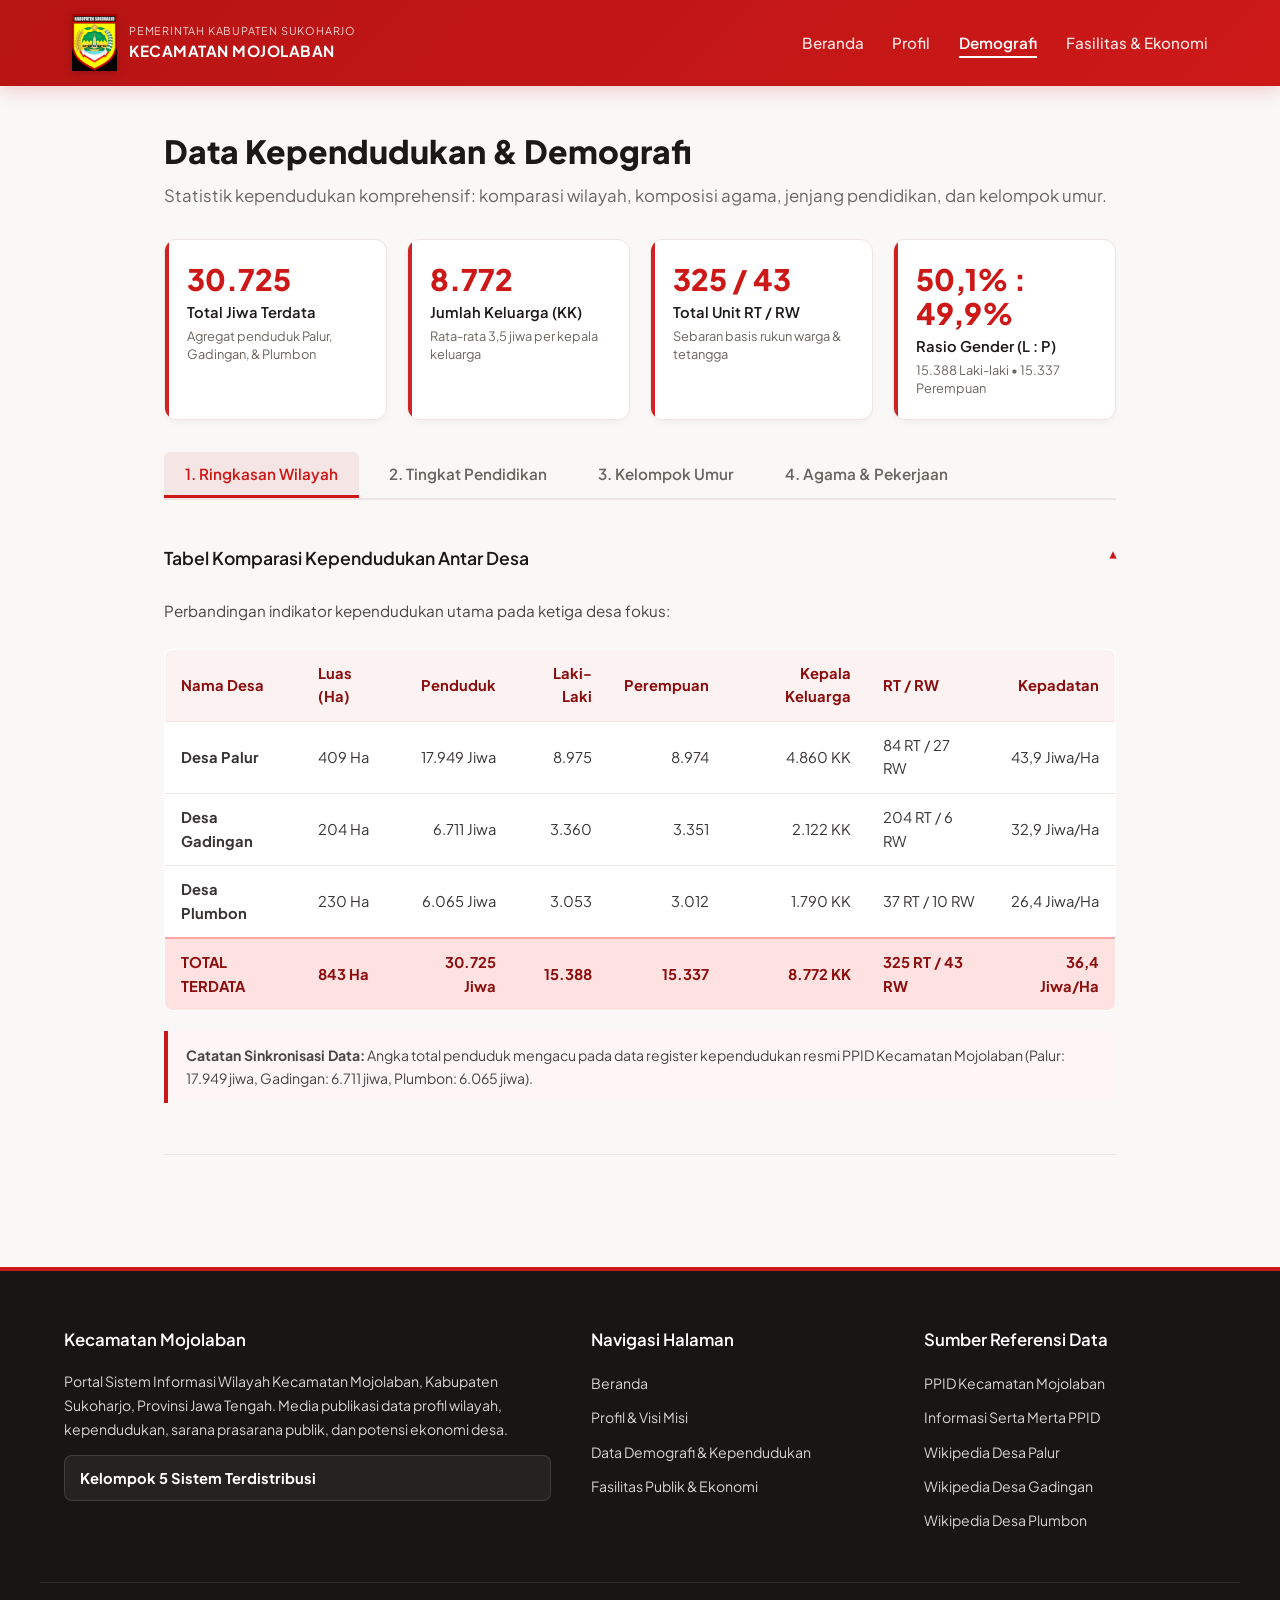
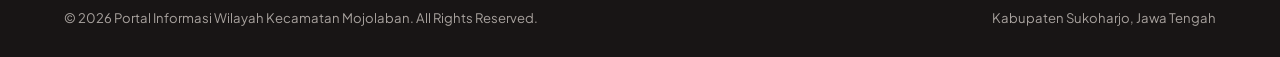
==== commit 8d608529: "Update interface keseluruhan" ====
--- a/demografi.html
+++ b/demografi.html
@@ -5,20 +5,27 @@
     <meta name="viewport" content="width=device-width, initial-scale=1.0">
     <meta name="description" content="Data Kependudukan, Demografi, Agama, Tingkat Pendidikan, dan Piramida Usia Wilayah Kecamatan Mojolaban, Kabupaten Sukoharjo.">
     <title>Data Demografi & Kependudukan - Kecamatan Mojolaban</title>
+    <link rel="icon" href="logo-sukoharjo.jpg" type="image/jpeg">
     <link rel="stylesheet" href="style.css">
 </head>
 <body>
+    <a href="#main-content" class="skip-link">Langsung ke Konten Utama</a>
 
     <header>
         <nav class="navbar">
             <a href="index.html" class="brand-container">
-                <img src="logo-sukoharjo.jpg" alt="Logo Sukoharjo" class="logo-img" onerror="this.style.display='none'">
+                <img src="logo-sukoharjo.jpg" alt="Logo Kabupaten Sukoharjo" class="logo-img" onerror="this.style.display='none'">
                 <div class="brand-text">
                     <span>PEMERINTAH KABUPATEN SUKOHARJO</span>
                     <strong>KECAMATAN MOJOLABAN</strong>
                 </div>
             </a>
-            <ul class="nav-links">
+            <button class="hamburger" aria-label="Toggle menu navigasi" aria-expanded="false">
+                <span></span>
+                <span></span>
+                <span></span>
+            </button>
+            <ul class="nav-links" aria-hidden="false">
                 <li><a href="index.html">Beranda</a></li>
                 <li><a href="profil.html">Profil</a></li>
                 <li><a href="demografi.html" class="active">Demografi</a></li>
@@ -27,7 +34,7 @@
         </nav>
     </header>
 
-    <main class="page-content">
+    <main id="main-content" class="page-content">
         <div class="standard-content-container">
             <h1>Data Kependudukan &amp; Demografi</h1>
             <p class="subtitle" style="margin-bottom: 1.5rem;">Statistik kependudukan komprehensif: komparasi wilayah, komposisi agama, jenjang pendidikan, dan kelompok umur.</p>
@@ -70,7 +77,7 @@
                     <div class="accordion-item open">
                         <div class="accordion-header" onclick="toggleAccordion(this)">
                             <span>Tabel Komparasi Kependudukan Antar Desa</span>
-                            <span class="arrow-v">V</span>
+                            <span class="arrow-v">▾</span>
                         </div>
                         <div class="accordion-content">
                             <p>Perbandingan indikator kependudukan utama pada ketiga desa fokus:</p>
@@ -145,10 +152,105 @@
                     <div class="accordion-item open">
                         <div class="accordion-header" onclick="toggleAccordion(this)">
                             <span>Tingkat Pendidikan Terakhir Penduduk</span>
-                            <span class="arrow-v">V</span>
+                            <span class="arrow-v">▾</span>
                         </div>
                         <div class="accordion-content">
-                            <p>Distribusi jenjang pendidikan terakhir penduduk di wilayah desa:</p>
+
+                            <!-- Visualisasi Progress Bar Proporsi Pendidikan -->
+                            <div class="feature-card" style="margin-bottom: 1.8rem; background: #ffffff;">
+                                <div class="feature-card-header">
+                                    <span class="feature-card-title">Grafik Proporsi Tingkat Pendidikan Penduduk</span>
+                                    <span class="badge badge-red">27.287 Jiwa Terdata</span>
+                                </div>
+                                <p style="font-size: 0.9rem; color: var(--text-muted); margin-bottom: 1.25rem;">
+                                    Visualisasi persentase jenjang pendidikan terakhir dari akumulasi seluruh penduduk terdata di Desa Palur, Gadingan, dan Plumbon:
+                                </p>
+
+                                <div class="progress-list">
+                                    <div class="progress-wrap">
+                                        <div class="progress-meta">
+                                            <span><strong>SLTA / SMA / SMK Sederajat</strong> (7.541 Jiwa)</span>
+                                            <span style="font-weight: 700; color: var(--primary-color);">27,6%</span>
+                                        </div>
+                                        <div class="progress-track">
+                                            <div class="progress-fill" style="width: 27.6%;"></div>
+                                        </div>
+                                    </div>
+
+                                    <div class="progress-wrap">
+                                        <div class="progress-meta">
+                                            <span><strong>Tidak / Belum Sekolah</strong> (5.355 Jiwa)</span>
+                                            <span style="font-weight: 700; color: var(--primary-color);">19,6%</span>
+                                        </div>
+                                        <div class="progress-track">
+                                            <div class="progress-fill" style="width: 19.6%;"></div>
+                                        </div>
+                                    </div>
+
+                                    <div class="progress-wrap">
+                                        <div class="progress-meta">
+                                            <span><strong>Tamat SD / Sederajat</strong> (4.953 Jiwa)</span>
+                                            <span style="font-weight: 700; color: var(--primary-color);">18,2%</span>
+                                        </div>
+                                        <div class="progress-track">
+                                            <div class="progress-fill" style="width: 18.2%;"></div>
+                                        </div>
+                                    </div>
+
+                                    <div class="progress-wrap">
+                                        <div class="progress-meta">
+                                            <span><strong>SLTP / SMP Sederajat</strong> (4.837 Jiwa)</span>
+                                            <span style="font-weight: 700; color: var(--primary-color);">17,7%</span>
+                                        </div>
+                                        <div class="progress-track">
+                                            <div class="progress-fill" style="width: 17.7%;"></div>
+                                        </div>
+                                    </div>
+
+                                    <div class="progress-wrap">
+                                        <div class="progress-meta">
+                                            <span><strong>Belum Tamat SD</strong> (2.457 Jiwa)</span>
+                                            <span style="font-weight: 700; color: var(--primary-color);">9,0%</span>
+                                        </div>
+                                        <div class="progress-track">
+                                            <div class="progress-fill" style="width: 9.0%;"></div>
+                                        </div>
+                                    </div>
+
+                                    <div class="progress-wrap">
+                                        <div class="progress-meta">
+                                            <span><strong>Diploma IV / Sarjana (S1)</strong> (1.275 Jiwa)</span>
+                                            <span style="font-weight: 700; color: var(--primary-color);">4,7%</span>
+                                        </div>
+                                        <div class="progress-track">
+                                            <div class="progress-fill" style="width: 4.7%;"></div>
+                                        </div>
+                                    </div>
+
+                                    <div class="progress-wrap">
+                                        <div class="progress-meta">
+                                            <span><strong>Diploma III / Sarjana Muda</strong> (671 Jiwa)</span>
+                                            <span style="font-weight: 700; color: var(--primary-color);">2,5%</span>
+                                        </div>
+                                        <div class="progress-track">
+                                            <div class="progress-fill" style="width: 2.5%;"></div>
+                                        </div>
+                                    </div>
+
+                                    <div class="progress-wrap">
+                                        <div class="progress-meta">
+                                            <span><strong>Pascasarjana (S2 / S3) &amp; Diploma I/II</strong> (198 Jiwa)</span>
+                                            <span style="font-weight: 700; color: var(--primary-color);">0,7%</span>
+                                        </div>
+                                        <div class="progress-track">
+                                            <div class="progress-fill" style="width: 0.7%;"></div>
+                                        </div>
+                                    </div>
+                                </div>
+                            </div>
+
+                            <h4 style="margin: 1.8rem 0 0.5rem 0; color: var(--text-heading); font-size: 1.05rem;">Tabel Rincian Komparasi per Desa</h4>
+                            <p>Distribusi data komparasi jenjang pendidikan terakhir penduduk antar desa fokus:</p>
                             <div class="table-responsive">
                                 <table class="data-table">
                                     <thead>
@@ -241,6 +343,10 @@
                                     </tbody>
                                 </table>
                             </div>
+
+                            <div class="data-note">
+                                <strong>Wawasan Data Pendidikan:</strong> Lulusan tingkat SLTA/SMA/SMK merupakan kelompok pendidikan terbesar di wilayah fokus (27,6% / 7.541 jiwa), disusul tamatan SD (18,2%) dan SMP (17,7%). Sebanyak 2.144 warga tercatat telah menyelesaikan jenjang pendidikan tinggi (Diploma hingga Doktoral).
+                            </div>
                         </div>
                     </div>
                 </div>
@@ -250,7 +356,7 @@
                     <div class="accordion-item open">
                         <div class="accordion-header" onclick="toggleAccordion(this)">
                             <span>Distribusi Kelompok Umur Penduduk (Kohort 5 Tahunan)</span>
-                            <span class="arrow-v">V</span>
+                            <span class="arrow-v">▾</span>
                         </div>
                         <div class="accordion-content">
                             <p>Data rentang usia penduduk menunjukkan proporsi usia produktif yang sangat dominan:</p>
@@ -397,7 +503,7 @@
                     <div class="accordion-item open">
                         <div class="accordion-header" onclick="toggleAccordion(this)">
                             <span>Komposisi Pemeluk Agama</span>
-                            <span class="arrow-v">V</span>
+                            <span class="arrow-v">▾</span>
                         </div>
                         <div class="accordion-content">
                             <p>Data pemeluk agama di ketiga desa memperlihatkan keharmonisan dan kerukunan warga:</p>
--- a/style.css
+++ b/style.css
@@ -1,19 +1,37 @@
 @import url('https://fonts.googleapis.com/css2?family=Plus+Jakarta+Sans:ital,wght@0,300;0,400;0,500;0,600;0,700;0,800;1,400&display=swap');
 
 :root {
-    --primary-color: #292524;     /* Cokelat Arang / Warm Dark Espresso */
-    --primary-light: #44403c;
-    --accent-color: #d97706;      /* Warm Amber / Terracotta Kayu */
-    --accent-hover: #b45309;
-    --accent-soft: #fef3c7;       /* Soft amber pill */
-    --accent-subtle: #fffbeb;
-    --bg-color: #fcfbfa;          /* Background Krem Sangat Terang */
-    --text-color: #44403c;        /* Teks Cokelat Gelap Lembut */
-    --text-muted: #78716c;
+    /* === PALET WARNA DASAR: #CD1818 (MERAH SUKOHARJO) === */
+    --primary-color: #CD1818;        /* Warna Dasar Utama / Vibrant Crimson */
+    --primary-hover: #b31313;        /* Hover Merah Lebih Pekat */
+    --primary-dark: #8c0d0d;         /* Merah Tua Tegas */
+    --primary-light: #e63939;        /* Merah Terang */
+    --accent-color: #CD1818;         /* Aksen Interaktif Senada */
+    --accent-hover: #a81010;         /* Hover Aksen */
+    --accent-soft: #fee2e2;          /* Soft Rose/Red Tint (Badges & Pills) */
+    --accent-subtle: #fff5f5;        /* Background Sangat Lembut */
+    
+    /* === HEADER & FOOTER === */
+    --header-bg: linear-gradient(135deg, #b71414 0%, #cd1818 100%);
+    --footer-bg: #181515;            /* Dark Charcoal Obsidian untuk Kontras & Kekokohan */
+    
+    /* === TYPOGRAPHY & NEUTRALS === */
+    --bg-color: #faf7f7;             /* Background Halaman Bersih Hangat */
     --card-bg: #ffffff;
-    --border-color: #e7e5e4;
+    --text-heading: #1c1818;         /* Teks Judul Pekat & Sangat Terbaca */
+    --text-color: #383434;           /* Teks Paragraf */
+    --text-muted: #6b6560;           /* Teks Muted (WCAG AA Compliant 4.5:1+) */
+    --border-color: #ede4e4;         /* Border Halus Rona Netral */
+    
+    /* === SECTIONS & TABLES === */
     --banner-about: #ffffff;      
-    --banner-contact: #f5eee6;    /* Background selang-seling krem hangat */
+    --banner-contact: #f8f3f3;       /* Background Seksi Selang-seling */
+    --table-header-bg: #fdf2f2;      /* Header Tabel Rona Merah Lembut */
+    --table-header-text: #8c0d0d;    /* Teks Header Tabel */
+    --table-total-bg: #fee2e2;       /* Baris Total */
+    --table-total-text: #8c0d0d;
+    
+    /* === STATUS / UTILITY === */
     --success-bg: #ecfdf5;
     --success-text: #047857;
 }
@@ -34,18 +52,48 @@
     flex-direction: column;
 }
 
+/* Skip-to-Content Link (Aksesibilitas Keyboard) */
+.skip-link {
+    position: absolute;
+    top: -100%;
+    left: 1rem;
+    background: var(--primary-color);
+    color: #ffffff;
+    padding: 0.6rem 1.2rem;
+    border-radius: 0 0 8px 8px;
+    font-weight: 600;
+    font-size: 0.9rem;
+    z-index: 9999;
+    text-decoration: none;
+    box-shadow: 0 4px 12px rgba(205, 24, 24, 0.3);
+    transition: top 0.3s;
+}
+
+.skip-link:focus {
+    top: 0;
+}
+
 main {
     flex: 1;
 }
 
-/* Navbar Warm Earthy */
+/* Focus Visible Global (Aksesibilitas) */
+a:focus-visible,
+button:focus-visible,
+.accordion-header:focus-visible {
+    outline: 2px solid var(--primary-color);
+    outline-offset: 2px;
+    border-radius: 4px;
+}
+
+/* ==================== NAVBAR (WARNA DASAR #CD1818) ==================== */
 header {
-    background-color: var(--primary-color);
+    background: var(--header-bg);
     color: white;
     position: sticky;
     top: 0;
     z-index: 1000;
-    box-shadow: 0 4px 12px rgba(41, 37, 36, 0.1);
+    box-shadow: 0 4px 18px rgba(205, 24, 24, 0.2);
 }
 
 .navbar {
@@ -69,6 +117,7 @@
 .logo-img {
     width: 45px;
     height: auto;
+    filter: drop-shadow(0 2px 4px rgba(0,0,0,0.2));
 }
 
 .brand-text {
@@ -80,12 +129,51 @@
 .brand-text span {
     font-size: 0.68rem;
     letter-spacing: 0.8px;
-    opacity: 0.75;
+    opacity: 0.9;
+    color: #ffe6e6;
 }
 
 .brand-text strong {
     font-size: 0.95rem;
     letter-spacing: 0.5px;
+    color: #ffffff;
+}
+
+/* Hamburger Menu Button */
+.hamburger {
+    display: none;
+    background: none;
+    border: none;
+    cursor: pointer;
+    padding: 0.5rem;
+    flex-direction: column;
+    gap: 5px;
+    z-index: 1001;
+}
+
+.hamburger span {
+    display: block;
+    width: 24px;
+    height: 2.5px;
+    background: #fce7e7;
+    border-radius: 2px;
+    transition: all 0.3s ease;
+}
+
+.hamburger:hover span {
+    background: #ffffff;
+}
+
+.hamburger.active span:nth-child(1) {
+    transform: rotate(45deg) translate(5px, 5px);
+}
+
+.hamburger.active span:nth-child(2) {
+    opacity: 0;
+}
+
+.hamburger.active span:nth-child(3) {
+    transform: rotate(-45deg) translate(5px, -5px);
 }
 
 .nav-links {
@@ -95,7 +183,7 @@
 }
 
 .nav-links a {
-    color: #d6d3d1;
+    color: #fce7e7;
     text-decoration: none;
     font-weight: 500;
     font-size: 0.95rem;
@@ -111,7 +199,7 @@
 .nav-links a.active {
     color: #ffffff;
     font-weight: 600;
-    border-bottom: 2px solid var(--accent-color);
+    border-bottom: 2px solid #ffffff;
 }
 
 .container {
@@ -129,23 +217,271 @@
     to { opacity: 1; transform: translateY(0); }
 }
 
+
+/* ==================== HERO MODERN (KANTOR.JPG BACKGROUND) ==================== */
+.hero-modern {
+    position: relative;
+    background: linear-gradient(180deg, rgba(16, 12, 12, 0.74) 0%, rgba(165, 18, 18, 0.88) 100%),
+                url('kantor.jpg') center center / cover no-repeat;
+    color: #ffffff;
+    padding: 4.5rem 0 3.5rem 0;
+    overflow: hidden;
+    border-bottom: 3px solid var(--primary-color);
+}
+
+.hero-modern::before {
+    content: "";
+    position: absolute;
+    top: 0;
+    left: 0;
+    right: 0;
+    bottom: 0;
+    background: radial-gradient(circle at 20% 25%, rgba(255, 255, 255, 0.15) 0%, transparent 60%);
+    pointer-events: none;
+}
+
+.hero-container {
+    position: relative;
+    z-index: 2;
+}
+
+.hero-content {
+    max-width: 820px;
+    margin: 0 auto;
+    text-align: center;
+}
+
+.hero-badge-wrap {
+    display: inline-flex;
+    margin-bottom: 1.25rem;
+}
+
+.hero-badge {
+    display: inline-flex;
+    align-items: center;
+    gap: 8px;
+    background: rgba(255, 255, 255, 0.16);
+    backdrop-filter: blur(8px);
+    -webkit-backdrop-filter: blur(8px);
+    border: 1px solid rgba(255, 255, 255, 0.32);
+    color: #ffffff;
+    padding: 0.45rem 1.2rem;
+    border-radius: 9999px;
+    font-size: 0.82rem;
+    font-weight: 700;
+    letter-spacing: 0.4px;
+    text-transform: uppercase;
+    box-shadow: 0 4px 14px rgba(0, 0, 0, 0.2);
+}
+
+.pulse-dot {
+    width: 8px;
+    height: 8px;
+    border-radius: 50%;
+    background-color: #4ade80;
+    box-shadow: 0 0 0 3px rgba(74, 222, 128, 0.35);
+    animation: pulseGlow 2s infinite;
+}
+
+@keyframes pulseGlow {
+    0% { transform: scale(0.95); box-shadow: 0 0 0 0 rgba(74, 222, 128, 0.6); }
+    70% { transform: scale(1); box-shadow: 0 0 0 6px rgba(74, 222, 128, 0); }
+    100% { transform: scale(0.95); box-shadow: 0 0 0 0 rgba(74, 222, 128, 0); }
+}
+
+.hero-title {
+    color: #ffffff;
+    font-size: 2.75rem;
+    font-weight: 800;
+    letter-spacing: -0.5px;
+    line-height: 1.2;
+    margin-bottom: 1.1rem;
+    text-shadow: 0 2px 10px rgba(0, 0, 0, 0.35);
+}
+
+.hero-subtitle {
+    color: #ffe8e8;
+    font-size: 1.12rem;
+    line-height: 1.7;
+    margin-bottom: 2.2rem;
+    font-weight: 400;
+    max-width: 720px;
+    margin-left: auto;
+    margin-right: auto;
+}
+
+.hero-actions {
+    display: flex;
+    justify-content: center;
+    gap: 1rem;
+    flex-wrap: wrap;
+    margin-bottom: 3.2rem;
+}
+
+.btn-hero-primary {
+    background: #ffffff;
+    color: var(--primary-color);
+    padding: 0.8rem 1.6rem;
+    border-radius: 10px;
+    font-weight: 700;
+    font-size: 0.95rem;
+    text-decoration: none;
+    box-shadow: 0 6px 18px rgba(0, 0, 0, 0.25);
+    transition: all 0.3s ease;
+    display: inline-flex;
+    align-items: center;
+    gap: 8px;
+}
+
+.btn-hero-primary:hover {
+    background: #fff0f0;
+    transform: translateY(-2px);
+    box-shadow: 0 10px 22px rgba(0, 0, 0, 0.35);
+}
+
+.btn-hero-secondary {
+    background: rgba(255, 255, 255, 0.12);
+    backdrop-filter: blur(8px);
+    -webkit-backdrop-filter: blur(8px);
+    color: #ffffff;
+    border: 1px solid rgba(255, 255, 255, 0.35);
+    padding: 0.8rem 1.4rem;
+    border-radius: 10px;
+    font-weight: 600;
+    font-size: 0.95rem;
+    text-decoration: none;
+    transition: all 0.3s ease;
+    display: inline-flex;
+    align-items: center;
+    gap: 8px;
+}
+
+.btn-hero-secondary:hover {
+    background: rgba(255, 255, 255, 0.25);
+    border-color: #ffffff;
+    transform: translateY(-2px);
+}
+
+/* Metric Cards in Hero */
+.hero-metric-grid {
+    margin-top: 0;
+    margin-bottom: 0;
+}
+
+.hero-metric-grid .metric-card {
+    background: #ffffff;
+    border: 1px solid rgba(255, 255, 255, 0.85);
+    box-shadow: 0 10px 24px -4px rgba(0, 0, 0, 0.2);
+    border-radius: 14px;
+    text-align: left;
+}
+
+.metric-icon {
+    font-size: 1.5rem;
+    margin-bottom: 0.35rem;
+}
+
+/* ==================== QUICK ACCESS CARDS ==================== */
+.quick-access-section {
+    padding: 3.5rem 0 2rem 0;
+    background: var(--bg-color);
+}
+
+.section-intro-header {
+    text-align: left;
+    margin-bottom: 1.8rem;
+}
+
+.section-intro-header h2 {
+    color: var(--text-heading);
+    font-size: 1.6rem;
+    font-weight: 700;
+    margin-bottom: 0.35rem;
+}
+
+.quick-access-grid {
+    display: grid;
+    grid-template-columns: repeat(auto-fit, minmax(240px, 1fr));
+    gap: 1.25rem;
+}
+
+.quick-card {
+    background: #ffffff;
+    border: 1px solid var(--border-color);
+    border-radius: 12px;
+    padding: 1.5rem;
+    text-decoration: none;
+    color: inherit;
+    transition: all 0.3s ease;
+    display: flex;
+    flex-direction: column;
+    position: relative;
+    box-shadow: 0 3px 6px rgba(30, 24, 24, 0.02);
+}
+
+.quick-card:hover {
+    transform: translateY(-4px);
+    border-color: var(--primary-color);
+    box-shadow: 0 12px 22px -4px rgba(205, 24, 24, 0.12);
+}
+
+.quick-card-icon {
+    width: 44px;
+    height: 44px;
+    border-radius: 10px;
+    background: var(--accent-soft);
+    color: var(--primary-color);
+    display: flex;
+    align-items: center;
+    justify-content: center;
+    font-size: 1.3rem;
+    margin-bottom: 1rem;
+}
+
+.quick-card h3 {
+    font-size: 1.08rem;
+    font-weight: 700;
+    color: var(--text-heading);
+    margin-bottom: 0.35rem;
+}
+
+.quick-card p {
+    font-size: 0.88rem;
+    color: var(--text-muted);
+    line-height: 1.55;
+    flex: 1;
+}
+
+.quick-card-link {
+    margin-top: 1rem;
+    font-size: 0.85rem;
+    font-weight: 700;
+    color: var(--primary-color);
+    display: inline-flex;
+    align-items: center;
+    gap: 4px;
+}
+
+/* ==================== TYPOGRAPHY ==================== */
 h1 {
-    color: var(--primary-color);
+    color: var(--text-heading);
     margin-bottom: 0.4rem;
     font-size: 2rem;
-    font-weight: 700;
+    font-weight: 800;
 }
 
 .subtitle {
-    color: #78716c;
+    color: var(--text-muted);
     font-size: 1.05rem;
 }
 
 .sub-heading {
-    color: var(--primary-color);
+    color: var(--text-heading);
     margin: 2rem 0 1rem 0;
     font-size: 1.3rem;
-    font-weight: 600;
+    font-weight: 700;
+    border-left: 4px solid var(--primary-color);
+    padding-left: 0.65rem;
 }
 
 .hero-header {
@@ -153,7 +489,7 @@
     text-align: left;
 }
 
-/* --- BERITA TERBARU --- */
+/* ==================== BERITA TERBARU ==================== */
 .news-fullwidth {
     width: 100%;
     background-color: var(--banner-contact);
@@ -168,10 +504,10 @@
 }
 
 .news-container h2 {
-    color: var(--primary-color);
+    color: var(--text-heading);
     margin-bottom: 1.5rem;
     font-size: 1.4rem;
-    font-weight: 600;
+    font-weight: 700;
 }
 
 .news-grid {
@@ -184,10 +520,10 @@
     background: var(--card-bg);
     border-radius: 12px;
     overflow: hidden;
-    box-shadow: 0 4px 6px -1px rgba(41,37,36,0.03);
+    box-shadow: 0 4px 6px -1px rgba(30, 24, 24, 0.03);
     text-decoration: none;
     color: inherit;
-    transition: transform 0.3s ease, box-shadow 0.3s ease;
+    transition: transform 0.3s ease, box-shadow 0.3s ease, border-color 0.3s ease;
     display: flex;
     flex-direction: column;
     border: 1px solid var(--border-color);
@@ -195,8 +531,8 @@
 
 .news-card:hover {
     transform: translateY(-4px);
-    box-shadow: 0 12px 20px -5px rgba(41,37,36,0.08);
-    border-color: var(--accent-color);
+    box-shadow: 0 12px 20px -5px rgba(205, 24, 24, 0.12);
+    border-color: var(--primary-color);
 }
 
 .news-card img {
@@ -214,17 +550,22 @@
 
 .news-date {
     font-size: 0.8rem;
-    color: #78716c;
+    color: var(--text-muted);
 }
 
 .news-card h3 {
     font-size: 1rem;
-    color: var(--primary-color);
+    color: var(--text-heading);
     line-height: 1.4;
     font-weight: 600;
-}
-
-/* --- BANNER TENTANG --- */
+    transition: color 0.2s ease;
+}
+
+.news-card:hover h3 {
+    color: var(--primary-color);
+}
+
+/* ==================== BANNER TENTANG ==================== */
 .about-fullwidth {
     width: 100%;
     background-color: var(--banner-about);
@@ -253,7 +594,7 @@
     max-height: 320px;
     object-fit: cover;
     border-radius: 12px;
-    box-shadow: 0 10px 20px -5px rgba(41,37,36,0.1);
+    box-shadow: 0 10px 20px -5px rgba(205, 24, 24, 0.12);
 }
 
 .about-text-box {
@@ -262,7 +603,7 @@
 }
 
 .about-text-box h2 {
-    color: var(--primary-color);
+    color: var(--text-heading);
     margin-bottom: 1rem;
     font-size: 1.6rem;
     font-weight: 700;
@@ -276,27 +617,29 @@
 }
 
 .btn-selengkapnya {
-    background-color: var(--accent-color);
+    background: linear-gradient(135deg, #b91313 0%, #cd1818 100%);
     color: white;
     border: none;
-    padding: 0.7rem 1.4rem;
+    padding: 0.75rem 1.5rem;
     font-size: 0.95rem;
     font-weight: 600;
     border-radius: 8px;
     cursor: pointer;
-    transition: background-color 0.3s ease, transform 0.2s;
+    transition: all 0.3s ease;
     display: inline-flex;
     align-items: center;
     gap: 8px;
     text-decoration: none;
+    box-shadow: 0 4px 12px rgba(205, 24, 24, 0.25);
 }
 
 .btn-selengkapnya:hover {
-    background-color: var(--accent-hover);
+    background: linear-gradient(135deg, #a81010 0%, #b91313 100%);
     transform: translateY(-2px);
-}
-
-/* --- BANNER KONTAK & LOKASI MAPS --- */
+    box-shadow: 0 6px 16px rgba(205, 24, 24, 0.35);
+}
+
+/* ==================== BANNER KONTAK & LOKASI MAPS ==================== */
 .contact-location-fullwidth {
     width: 100%;
     background-color: var(--banner-contact);
@@ -318,15 +661,15 @@
     background: var(--card-bg);
     padding: 2.5rem;
     border-radius: 12px;
-    box-shadow: 0 4px 6px -1px rgba(41,37,36,0.03);
+    box-shadow: 0 4px 6px -1px rgba(30, 24, 24, 0.03);
     border: 1px solid var(--border-color);
 }
 
 .contact-card h3, .location-card h3 {
-    color: var(--primary-color);
+    color: var(--text-heading);
     margin-bottom: 1.2rem;
     font-size: 1.25rem;
-    font-weight: 600;
+    font-weight: 700;
     border-bottom: 2px solid var(--border-color);
     padding-bottom: 0.6rem;
 }
@@ -355,7 +698,7 @@
 
 .map-external-link {
     display: inline-block;
-    color: var(--accent-color);
+    color: var(--primary-color);
     font-weight: 600;
     font-size: 0.9rem;
     text-decoration: none;
@@ -363,11 +706,11 @@
 }
 
 .map-external-link:hover {
-    color: var(--accent-hover);
+    color: var(--primary-hover);
     text-decoration: underline;
 }
 
-/* --- DESAIN ACCORDION: BORDERLESS & MENYATU DENGAN HALAMAN --- */
+/* ==================== ACCORDION ==================== */
 .standard-content-container {
     max-width: 1000px;
     margin: 2.5rem auto;
@@ -388,21 +731,22 @@
     cursor: pointer;
     font-weight: 600;
     font-size: 1.1rem;
-    color: var(--primary-color);
+    color: var(--text-heading);
     transition: color 0.2s;
     user-select: none;
 }
 
 .accordion-header:hover {
-    color: var(--accent-color);
-}
-
-/* Ikon Panah V Modern */
+    color: var(--primary-color);
+}
+
+/* Ikon Chevron Modern */
 .arrow-v {
-    font-size: 0.85rem;
-    color: var(--accent-color);
+    display: inline-block;
+    font-size: 0.8rem;
+    color: var(--primary-color);
     transition: transform 0.3s ease;
-    font-weight: bold;
+    font-style: normal;
 }
 
 .accordion-item.open .arrow-v {
@@ -412,27 +756,27 @@
 .accordion-content {
     max-height: 0;
     overflow: hidden;
-    transition: max-height 0.4s cubic-bezier(0.4, 0, 0.2, 1), padding 0.4s ease;
+    transition: max-height 0.5s ease-in-out, padding 0.4s ease;
     background: transparent;
     padding: 0;
 }
 
 .accordion-item.open .accordion-content {
-    max-height: 1200px;
-    padding: 0.5rem 0 1.5rem 0;
+    max-height: 4000px;
+    padding: 0.5rem 0 2rem 0;
 }
 
 .accordion-content p, .accordion-content ul {
     margin-bottom: 0.8rem;
     font-size: 0.95rem;
-    color: #57534e;
+    color: #4a4544;
 }
 
 .accordion-content ul {
     padding-left: 1.5rem;
 }
 
-/* --- STYLING TABEL MODERN --- */
+/* ==================== TABEL DATA ==================== */
 .table-responsive {
     width: 100%;
     overflow-x: auto;
@@ -446,7 +790,7 @@
     border-radius: 8px;
     overflow: hidden;
     border: 1px solid var(--border-color);
-    box-shadow: 0 2px 4px rgba(41,37,36,0.02);
+    box-shadow: 0 2px 4px rgba(30, 24, 24, 0.02);
 }
 
 .data-table th, .data-table td {
@@ -457,13 +801,13 @@
 }
 
 .data-table th {
-    background-color: #f5eee6;
-    color: var(--primary-color);
-    font-weight: 600;
+    background-color: var(--table-header-bg);
+    color: var(--table-header-text);
+    font-weight: 700;
 }
 
 .data-table tr:hover {
-    background-color: #faf7f2;
+    background-color: #fff8f8;
 }
 
 .data-table tr:last-child td {
@@ -476,15 +820,15 @@
 
 .data-table tr.total-row {
     font-weight: 700;
-    background-color: #f5ede2;
-    border-top: 2px solid #d6cebf;
+    background-color: var(--table-total-bg);
+    border-top: 2px solid #fca5a5;
 }
 
 .data-table tr.total-row td {
-    color: var(--primary-color);
-}
-
-/* --- KOMPONEN METRIK STATISTIK --- */
+    color: var(--table-total-text);
+}
+
+/* ==================== METRIK STATISTIK ==================== */
 .metric-grid {
     display: grid;
     grid-template-columns: repeat(auto-fit, minmax(210px, 1fr));
@@ -497,7 +841,7 @@
     border: 1px solid var(--border-color);
     border-radius: 12px;
     padding: 1.35rem;
-    box-shadow: 0 4px 6px -1px rgba(41,37,36,0.03);
+    box-shadow: 0 4px 6px -1px rgba(30, 24, 24, 0.03);
     transition: transform 0.2s, box-shadow 0.2s, border-color 0.2s;
     position: relative;
     overflow: hidden;
@@ -505,8 +849,8 @@
 
 .metric-card:hover {
     transform: translateY(-3px);
-    box-shadow: 0 10px 18px -4px rgba(41,37,36,0.08);
-    border-color: var(--accent-color);
+    box-shadow: 0 10px 18px -4px rgba(205, 24, 24, 0.12);
+    border-color: var(--primary-color);
 }
 
 .metric-card::before {
@@ -516,8 +860,8 @@
     left: 0;
     width: 4px;
     height: 100%;
-    background-color: var(--accent-color);
-    opacity: 0.85;
+    background-color: var(--primary-color);
+    opacity: 0.95;
 }
 
 .metric-number {
@@ -531,7 +875,7 @@
 .metric-label {
     font-size: 0.92rem;
     font-weight: 600;
-    color: var(--text-color);
+    color: var(--text-heading);
     margin-bottom: 0.2rem;
 }
 
@@ -541,7 +885,7 @@
     line-height: 1.4;
 }
 
-/* --- BADGES & CHIPS --- */
+/* ==================== BADGES & CHIPS ==================== */
 .badge {
     display: inline-flex;
     align-items: center;
@@ -554,10 +898,10 @@
     text-transform: uppercase;
 }
 
-.badge-amber {
+.badge-amber, .badge-red {
     background: var(--accent-soft);
-    color: #92400e;
-    border: 1px solid #fde68a;
+    color: #991b1b;
+    border: 1px solid #fecaca;
 }
 
 .badge-stone {
@@ -582,24 +926,24 @@
 .chip {
     display: inline-flex;
     align-items: center;
-    background: #faf7f2;
+    background: #faf6f6;
     border: 1px solid var(--border-color);
     padding: 0.35rem 0.8rem;
     border-radius: 9999px;
     font-size: 0.85rem;
     font-weight: 500;
-    color: var(--primary-light);
+    color: #44403c;
     transition: all 0.2s;
 }
 
 .chip:hover {
     background: var(--accent-soft);
-    border-color: var(--accent-color);
-    color: var(--accent-hover);
+    border-color: var(--primary-color);
+    color: #991b1b;
     transform: translateY(-1px);
 }
 
-/* --- TIMELINE RIWAYAT KEPALA DESA --- */
+/* ==================== TIMELINE KEPALA DESA ==================== */
 .timeline {
     position: relative;
     padding-left: 2rem;
@@ -613,7 +957,7 @@
     bottom: 10px;
     left: 8px;
     width: 2px;
-    background: #e7e5e4;
+    background: #ede4e4;
 }
 
 .timeline-item {
@@ -632,16 +976,16 @@
     width: 18px;
     height: 18px;
     border-radius: 50%;
-    background: #fff;
-    border: 3px solid var(--accent-color);
-    box-shadow: 0 0 0 3px #fef3c7;
+    background: #ffffff;
+    border: 3px solid var(--primary-color);
+    box-shadow: 0 0 0 3px #fee2e2;
 }
 
 .timeline-period {
     display: inline-block;
     font-size: 0.75rem;
     font-weight: 700;
-    color: var(--accent-hover);
+    color: #991b1b;
     background: var(--accent-soft);
     padding: 0.15rem 0.55rem;
     border-radius: 4px;
@@ -651,7 +995,7 @@
 .timeline-title {
     font-size: 0.98rem;
     font-weight: 600;
-    color: var(--primary-color);
+    color: var(--text-heading);
 }
 
 .timeline-role {
@@ -659,7 +1003,7 @@
     color: var(--text-muted);
 }
 
-/* --- COMPASS BATAS WILAYAH --- */
+/* ==================== COMPASS BATAS WILAYAH ==================== */
 .compass-grid {
     display: grid;
     grid-template-columns: repeat(auto-fit, minmax(210px, 1fr));
@@ -668,7 +1012,7 @@
 }
 
 .compass-card {
-    background: #faf7f2;
+    background: #faf6f6;
     border: 1px solid var(--border-color);
     border-radius: 10px;
     padding: 0.9rem 1.1rem;
@@ -682,7 +1026,7 @@
     height: 38px;
     border-radius: 8px;
     background: var(--accent-soft);
-    color: var(--accent-hover);
+    color: var(--primary-color);
     display: flex;
     align-items: center;
     justify-content: center;
@@ -702,10 +1046,10 @@
 .compass-content span {
     font-size: 0.95rem;
     font-weight: 600;
-    color: var(--primary-color);
-}
-
-/* --- QUICK INFO BOXES --- */
+    color: var(--text-heading);
+}
+
+/* ==================== QUICK INFO BOXES ==================== */
 .info-grid {
     display: grid;
     grid-template-columns: repeat(auto-fit, minmax(180px, 1fr));
@@ -714,7 +1058,7 @@
 }
 
 .info-box {
-    background: #faf7f2;
+    background: #faf6f6;
     padding: 1rem 1.2rem;
     border-radius: 10px;
     border: 1px solid var(--border-color);
@@ -735,7 +1079,7 @@
     color: var(--primary-color);
 }
 
-/* --- VISUAL PROGRESS BARS --- */
+/* ==================== PROGRESS BARS ==================== */
 .progress-list {
     margin: 1.2rem 0;
 }
@@ -759,19 +1103,19 @@
 .progress-track {
     width: 100%;
     height: 9px;
-    background: #e7e5e4;
+    background: #ede4e4;
     border-radius: 9999px;
     overflow: hidden;
 }
 
 .progress-fill {
     height: 100%;
-    background: linear-gradient(90deg, var(--accent-color), #f59e0b);
+    background: linear-gradient(90deg, var(--primary-color), #f87171);
     border-radius: 9999px;
     transition: width 0.6s ease;
 }
 
-/* --- SPOTLIGHT DESA PADA HOMEPAGE --- */
+/* ==================== SPOTLIGHT DESA ==================== */
 .spotlight-section {
     max-width: 1200px;
     margin: 3.5rem auto;
@@ -784,7 +1128,7 @@
 }
 
 .spotlight-header h2 {
-    color: var(--primary-color);
+    color: var(--text-heading);
     font-size: 1.6rem;
     font-weight: 700;
     margin-bottom: 0.4rem;
@@ -794,6 +1138,7 @@
     display: grid;
     grid-template-columns: repeat(auto-fit, minmax(320px, 1fr));
     gap: 1.75rem;
+    align-items: stretch;
 }
 
 .spotlight-card {
@@ -801,29 +1146,36 @@
     border-radius: 14px;
     border: 1px solid var(--border-color);
     padding: 1.85rem;
-    box-shadow: 0 4px 10px rgba(41,37,36,0.03);
+    box-shadow: 0 4px 10px rgba(30, 24, 24, 0.03);
     display: flex;
     flex-direction: column;
     justify-content: space-between;
+    height: 100%;
     transition: transform 0.3s ease, box-shadow 0.3s ease, border-color 0.3s ease;
+}
+
+.spotlight-top {
+    display: flex;
+    flex-direction: column;
+    flex: 1;
 }
 
 .spotlight-card:hover {
     transform: translateY(-5px);
-    box-shadow: 0 14px 28px -6px rgba(41,37,36,0.09);
-    border-color: var(--accent-color);
+    box-shadow: 0 14px 28px -6px rgba(205, 24, 24, 0.12);
+    border-color: var(--primary-color);
 }
 
 .spotlight-title {
     font-size: 1.35rem;
     font-weight: 700;
-    color: var(--primary-color);
+    color: var(--text-heading);
     margin: 0.6rem 0 0.3rem 0;
 }
 
 .spotlight-card p {
     font-size: 0.93rem;
-    color: #57534e;
+    color: #4a4544;
     line-height: 1.6;
     margin-bottom: 1.2rem;
 }
@@ -856,11 +1208,13 @@
     display: flex;
     gap: 0.6rem;
     flex-wrap: wrap;
+    margin-top: auto;
+    padding-top: 0.8rem;
 }
 
 .btn-secondary {
-    background: #faf7f2;
-    color: var(--primary-color);
+    background: #faf6f6;
+    color: var(--text-heading);
     border: 1px solid var(--border-color);
     padding: 0.55rem 1rem;
     border-radius: 8px;
@@ -874,12 +1228,12 @@
 }
 
 .btn-secondary:hover {
-    background: var(--accent-color);
-    color: #fff;
-    border-color: var(--accent-color);
-}
-
-/* --- TAB SWITCHER INTERAKTIF --- */
+    background: var(--primary-color);
+    color: #ffffff;
+    border-color: var(--primary-color);
+}
+
+/* ==================== TAB SWITCHER ==================== */
 .tab-bar {
     display: flex;
     gap: 0.6rem;
@@ -906,13 +1260,13 @@
 
 .tab-btn:hover {
     color: var(--primary-color);
-    background: rgba(217, 119, 6, 0.05);
+    background: rgba(205, 24, 24, 0.05);
 }
 
 .tab-btn.active {
-    color: var(--accent-hover);
-    border-bottom-color: var(--accent-color);
-    background: rgba(217, 119, 6, 0.08);
+    color: var(--primary-color);
+    border-bottom-color: var(--primary-color);
+    background: rgba(205, 24, 24, 0.08);
 }
 
 .tab-panel {
@@ -924,14 +1278,14 @@
     display: block;
 }
 
-/* --- HIGHLIGHT CARD EKONOMI & FASILITAS --- */
+/* ==================== FEATURE CARD & DATA NOTE ==================== */
 .feature-card {
     background: var(--card-bg);
     border: 1px solid var(--border-color);
     border-radius: 12px;
     padding: 1.5rem;
     margin-bottom: 1.25rem;
-    box-shadow: 0 4px 6px -1px rgba(41,37,36,0.03);
+    box-shadow: 0 4px 6px -1px rgba(30, 24, 24, 0.03);
 }
 
 .feature-card-header {
@@ -946,25 +1300,25 @@
 .feature-card-title {
     font-size: 1.15rem;
     font-weight: 700;
-    color: var(--primary-color);
+    color: var(--text-heading);
 }
 
 .data-note {
-    background: #fbf8f3;
-    border-left: 4px solid var(--accent-color);
+    background: #fef6f6;
+    border-left: 4px solid var(--primary-color);
     padding: 0.85rem 1.1rem;
     border-radius: 0 8px 8px 0;
     margin: 1.2rem 0;
     font-size: 0.88rem;
-    color: #6c6660;
-}
-
-/* --- FOOTER MODERN ELEGAN --- */
+    color: #4a4544;
+}
+
+/* ==================== FOOTER ==================== */
 footer {
-    background: var(--primary-color);
+    background: var(--footer-bg);
     color: #d6d3d1;
     margin-top: 4.5rem;
-    border-top: 1px solid #44403c;
+    border-top: 4px solid var(--primary-color);
     padding: 3.5rem 0 1.8rem 0;
 }
 
@@ -980,7 +1334,7 @@
 }
 
 .footer-col h4 {
-    color: #fff;
+    color: #ffffff;
     font-size: 1.05rem;
     margin-bottom: 1rem;
     font-weight: 600;
@@ -1009,7 +1363,7 @@
 }
 
 .footer-col ul a:hover {
-    color: var(--accent-color);
+    color: #ff6b6b;
 }
 
 .student-badges {
@@ -1047,7 +1401,19 @@
     color: #a8a29e;
 }
 
-/* Responsiveness */
+/* ==================== RESPONSIVENESS ==================== */
+
+/* Tablet */
+@media (max-width: 1024px) {
+    .spotlight-grid {
+        grid-template-columns: 1fr;
+    }
+    
+    .metric-grid {
+        grid-template-columns: repeat(2, 1fr);
+    }
+}
+
 @media (max-width: 860px) {
     .footer-content {
         grid-template-columns: 1fr;
@@ -1055,27 +1421,52 @@
     }
 }
 
+/* Mobile */
 @media (max-width: 768px) {
     .navbar {
+        flex-wrap: wrap;
+        padding: 0.8rem 1rem;
+    }
+
+    .hamburger {
+        display: flex;
+    }
+
+    .nav-links {
+        display: none;
         flex-direction: column;
-        gap: 1rem;
-        padding: 1rem;
-        text-align: center;
-    }
-
-    .brand-container {
-        justify-content: center;
-    }
-
-    .nav-links {
-        gap: 1.2rem;
-        flex-wrap: wrap;
-        justify-content: center;
+        width: 100%;
+        gap: 0;
+        padding-top: 0.8rem;
+        border-top: 1px solid rgba(255,255,255,0.2);
+    }
+
+    .nav-links.open {
+        display: flex;
+    }
+
+    .nav-links li {
+        width: 100%;
+    }
+
+    .nav-links a {
+        display: block;
+        padding: 0.75rem 0;
+        border-bottom: 1px solid rgba(255,255,255,0.1);
+        text-align: left;
+    }
+
+    .nav-links a.active {
+        border-bottom-color: #ffffff;
     }
 
     .hero-header {
         text-align: center;
         padding: 2rem 0 1.5rem 0;
+    }
+
+    h1 {
+        font-size: 1.6rem;
     }
 
     .about-content-wrapper,
@@ -1088,8 +1479,93 @@
         padding: 1.5rem;
     }
 
+    .tab-bar {
+        gap: 0.3rem;
+    }
+
+    .tab-btn {
+        padding: 0.6rem 0.8rem;
+        font-size: 0.85rem;
+    }
+
     .footer-bottom {
         flex-direction: column;
         text-align: center;
     }
 }
+
+/* Small Phone */
+@media (max-width: 480px) {
+    .container,
+    .standard-content-container {
+        padding: 0 1rem;
+    }
+
+    .metric-grid {
+        grid-template-columns: 1fr;
+    }
+
+    .metric-number {
+        font-size: 1.5rem;
+    }
+
+    .news-grid {
+        grid-template-columns: 1fr;
+    }
+
+    .spotlight-grid {
+        grid-template-columns: 1fr;
+    }
+
+    .info-grid {
+        grid-template-columns: 1fr;
+    }
+
+    .compass-grid {
+        grid-template-columns: 1fr;
+    }
+
+    .spotlight-card {
+        padding: 1.2rem;
+    }
+
+    .about-text-box h2 {
+        font-size: 1.3rem;
+    }
+
+    .spotlight-header h2,
+    .news-container h2 {
+        font-size: 1.25rem;
+    }
+
+    .feature-card {
+        padding: 1rem;
+    }
+
+    .feature-card-header {
+        flex-direction: column;
+        align-items: flex-start;
+    }
+
+    .contact-card, .location-card {
+        padding: 1.2rem;
+        min-width: unset;
+    }
+
+    .about-img-box {
+        min-width: unset;
+    }
+
+    .about-text-box {
+        min-width: unset;
+    }
+
+    .accordion-header {
+        font-size: 1rem;
+    }
+
+    .data-table th, .data-table td {
+        padding: 0.55rem 0.6rem;
+        font-size: 0.82rem;
+    }
+}
